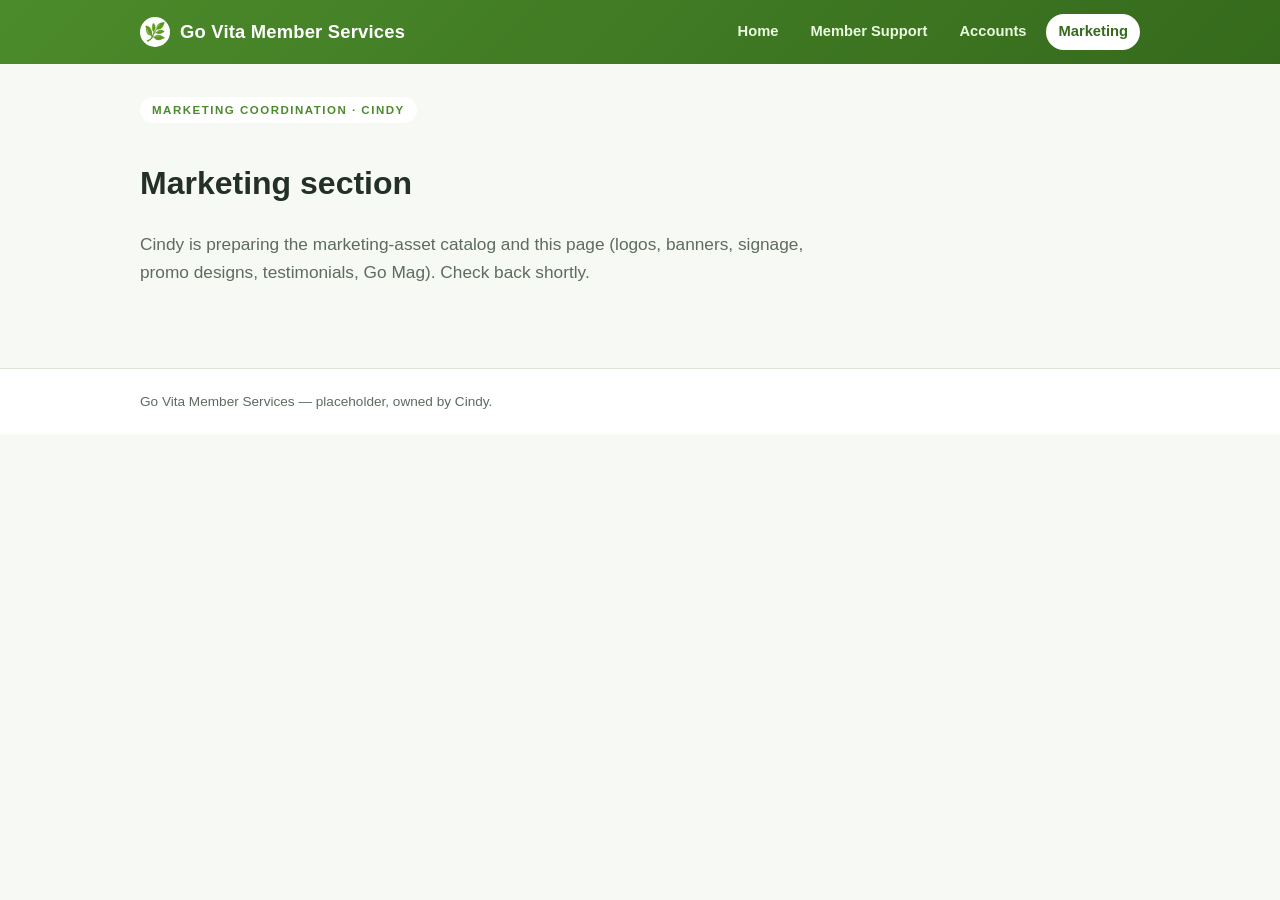
==== docs/marketing.html @ be9ad826 "Scaffold Go Vita member-services demo site + shared theme + member directory - GitHub Pages site und" ====
<!doctype html>
<html lang="en"><head><meta charset="utf-8">
<meta name="viewport" content="width=device-width, initial-scale=1">
<title>Marketing — Cindy | Go Vita</title><link rel="stylesheet" href="style.css"></head>
<body>
<header class="site-header"><nav class="nav">
<a class="brand" href="index.html"><span class="leaf">🌿</span> Go Vita Member Services</a>
<a class="navlink" href="index.html">Home</a>
<a class="navlink" href="support.html">Member Support</a>
<a class="navlink" href="accounts.html">Accounts</a>
<a class="navlink active" href="marketing.html">Marketing</a>
</nav></header>
<main class="wrap"><span class="eyebrow">Marketing Coordination · Cindy</span>
<h1>Marketing section</h1>
<p class="lede">Cindy is preparing the marketing-asset catalog and this page (logos, banners, signage, promo designs, testimonials, Go Mag). Check back shortly.</p>
</main>
<footer class="site-footer"><div class="wrap">Go Vita Member Services — placeholder, owned by Cindy.</div></footer>
</body></html>
---- docs/style.css ----
/* Go Vita co-op demo — shared theme
   Owned by Alice. Bob & Cindy: link this on your pages, don't edit it
   (ping Alice in the room if you need a new component). */

:root {
  --gv-green: #4c8b2b;
  --gv-green-dark: #356a1c;
  --gv-green-light: #eaf4e2;
  --gv-leaf: #7cb342;
  --gv-earth: #6d4c33;
  --gv-amber: #f6a623;
  --ink: #233027;
  --muted: #5d6b60;
  --line: #d9e4d2;
  --bg: #f7faf4;
  --card: #ffffff;
  --radius: 14px;
  --shadow: 0 2px 10px rgba(40, 70, 30, 0.07);
  --maxw: 1040px;
}

* { box-sizing: border-box; }

body {
  margin: 0;
  font-family: -apple-system, BlinkMacSystemFont, "Segoe UI", Roboto, Helvetica, Arial, sans-serif;
  color: var(--ink);
  background: var(--bg);
  line-height: 1.6;
}

a { color: var(--gv-green-dark); }

/* ---- Header / nav ---- */
.site-header {
  background: linear-gradient(135deg, var(--gv-green) 0%, var(--gv-green-dark) 100%);
  color: #fff;
}
.nav {
  max-width: var(--maxw);
  margin: 0 auto;
  display: flex;
  align-items: center;
  gap: 8px;
  padding: 14px 20px;
  flex-wrap: wrap;
}
.brand {
  display: flex;
  align-items: center;
  gap: 10px;
  font-weight: 800;
  font-size: 1.15rem;
  letter-spacing: 0.2px;
  color: #fff;
  text-decoration: none;
  margin-right: auto;
}
.brand .leaf {
  width: 30px; height: 30px;
  background: #fff;
  border-radius: 50%;
  display: grid; place-items: center;
  color: var(--gv-green);
  font-size: 1.1rem;
}
.nav a.navlink {
  color: #eafbe0;
  text-decoration: none;
  padding: 6px 12px;
  border-radius: 999px;
  font-weight: 600;
  font-size: 0.92rem;
}
.nav a.navlink:hover { background: rgba(255,255,255,0.15); color: #fff; }
.nav a.navlink.active { background: #fff; color: var(--gv-green-dark); }

/* ---- Layout ---- */
.wrap { max-width: var(--maxw); margin: 0 auto; padding: 32px 20px 64px; }
.hero {
  background: var(--gv-green-light);
  border-bottom: 1px solid var(--line);
}
.hero .wrap { padding-top: 48px; padding-bottom: 48px; }
.hero h1 { font-size: 2.2rem; margin: 0 0 10px; color: var(--gv-green-dark); }
.hero p.tag { font-size: 1.15rem; color: var(--muted); margin: 0; }
.eyebrow {
  display: inline-block;
  text-transform: uppercase;
  letter-spacing: 1.5px;
  font-size: 0.72rem;
  font-weight: 700;
  color: var(--gv-green);
  background: #fff;
  padding: 4px 12px;
  border-radius: 999px;
  margin-bottom: 14px;
}

h2 { color: var(--gv-green-dark); margin-top: 2.2em; }
h2:first-child { margin-top: 0; }

/* ---- Cards ---- */
.grid { display: grid; gap: 18px; }
.grid.cols-3 { grid-template-columns: repeat(auto-fit, minmax(260px, 1fr)); }
.grid.cols-2 { grid-template-columns: repeat(auto-fit, minmax(300px, 1fr)); }
.card {
  background: var(--card);
  border: 1px solid var(--line);
  border-radius: var(--radius);
  padding: 22px;
  box-shadow: var(--shadow);
}
.card h3 { margin: 0 0 6px; color: var(--ink); }
.card .role { font-size: 0.8rem; font-weight: 700; color: var(--gv-green); text-transform: uppercase; letter-spacing: 1px; }
.card .who { color: var(--muted); font-size: 0.9rem; margin: 2px 0 10px; }

/* ---- Badges ---- */
.badge {
  display: inline-block;
  font-size: 0.75rem;
  font-weight: 700;
  padding: 3px 10px;
  border-radius: 999px;
  border: 1px solid transparent;
}
.badge.gold   { background: #fdf3dd; color: #a6771a; border-color: #f1dca2; }
.badge.silver { background: #eef1f4; color: #5c6b78; border-color: #d7dee5; }
.badge.bronze { background: #f6ebe2; color: #8a5a36; border-color: #e6cdb8; }
.badge.green  { background: var(--gv-green-light); color: var(--gv-green-dark); border-color: #cfe6bd; }
.badge.amber  { background: #fef1d9; color: #9a6a0e; border-color: #f6d79a; }
.badge.grey   { background: #eef1f0; color: #5d6b60; border-color: #dce3dd; }

/* ---- Tables ---- */
.table-wrap { overflow-x: auto; }
table {
  width: 100%;
  border-collapse: collapse;
  background: var(--card);
  border: 1px solid var(--line);
  border-radius: var(--radius);
  overflow: hidden;
  font-size: 0.92rem;
}
th, td { text-align: left; padding: 11px 14px; border-bottom: 1px solid var(--line); }
th { background: var(--gv-green-light); color: var(--gv-green-dark); font-weight: 700; white-space: nowrap; }
tr:last-child td { border-bottom: none; }
tr:hover td { background: #fafdf7; }

/* ---- Workflow / steps ---- */
.steps { counter-reset: step; display: grid; gap: 14px; }
.step {
  display: flex; gap: 14px; align-items: flex-start;
  background: var(--card); border: 1px solid var(--line);
  border-radius: var(--radius); padding: 16px 18px;
}
.step::before {
  counter-increment: step; content: counter(step);
  flex: 0 0 34px; height: 34px;
  background: var(--gv-green); color: #fff;
  border-radius: 50%; display: grid; place-items: center; font-weight: 700;
}
.step .s-body { flex: 1; }
.step .s-body strong { color: var(--gv-green-dark); }

.pill-row { display: flex; flex-wrap: wrap; gap: 8px; margin: 10px 0; }

.note {
  background: #fff8e8; border: 1px solid #f3e0b0; border-left: 4px solid var(--gv-amber);
  padding: 12px 16px; border-radius: 8px; color: #6b5516; font-size: 0.92rem;
}

/* ---- Footer ---- */
.site-footer {
  border-top: 1px solid var(--line);
  background: #fff;
  color: var(--muted);
  font-size: 0.85rem;
}
.site-footer .wrap { padding: 22px 20px; }

.lede { font-size: 1.08rem; color: var(--muted); max-width: 70ch; }
.kpi { font-size: 2rem; font-weight: 800; color: var(--gv-green-dark); line-height: 1; }
.kpi-label { font-size: 0.8rem; color: var(--muted); text-transform: uppercase; letter-spacing: 1px; }
code.inline { background: var(--gv-green-light); padding: 1px 6px; border-radius: 5px; font-size: 0.88em; }
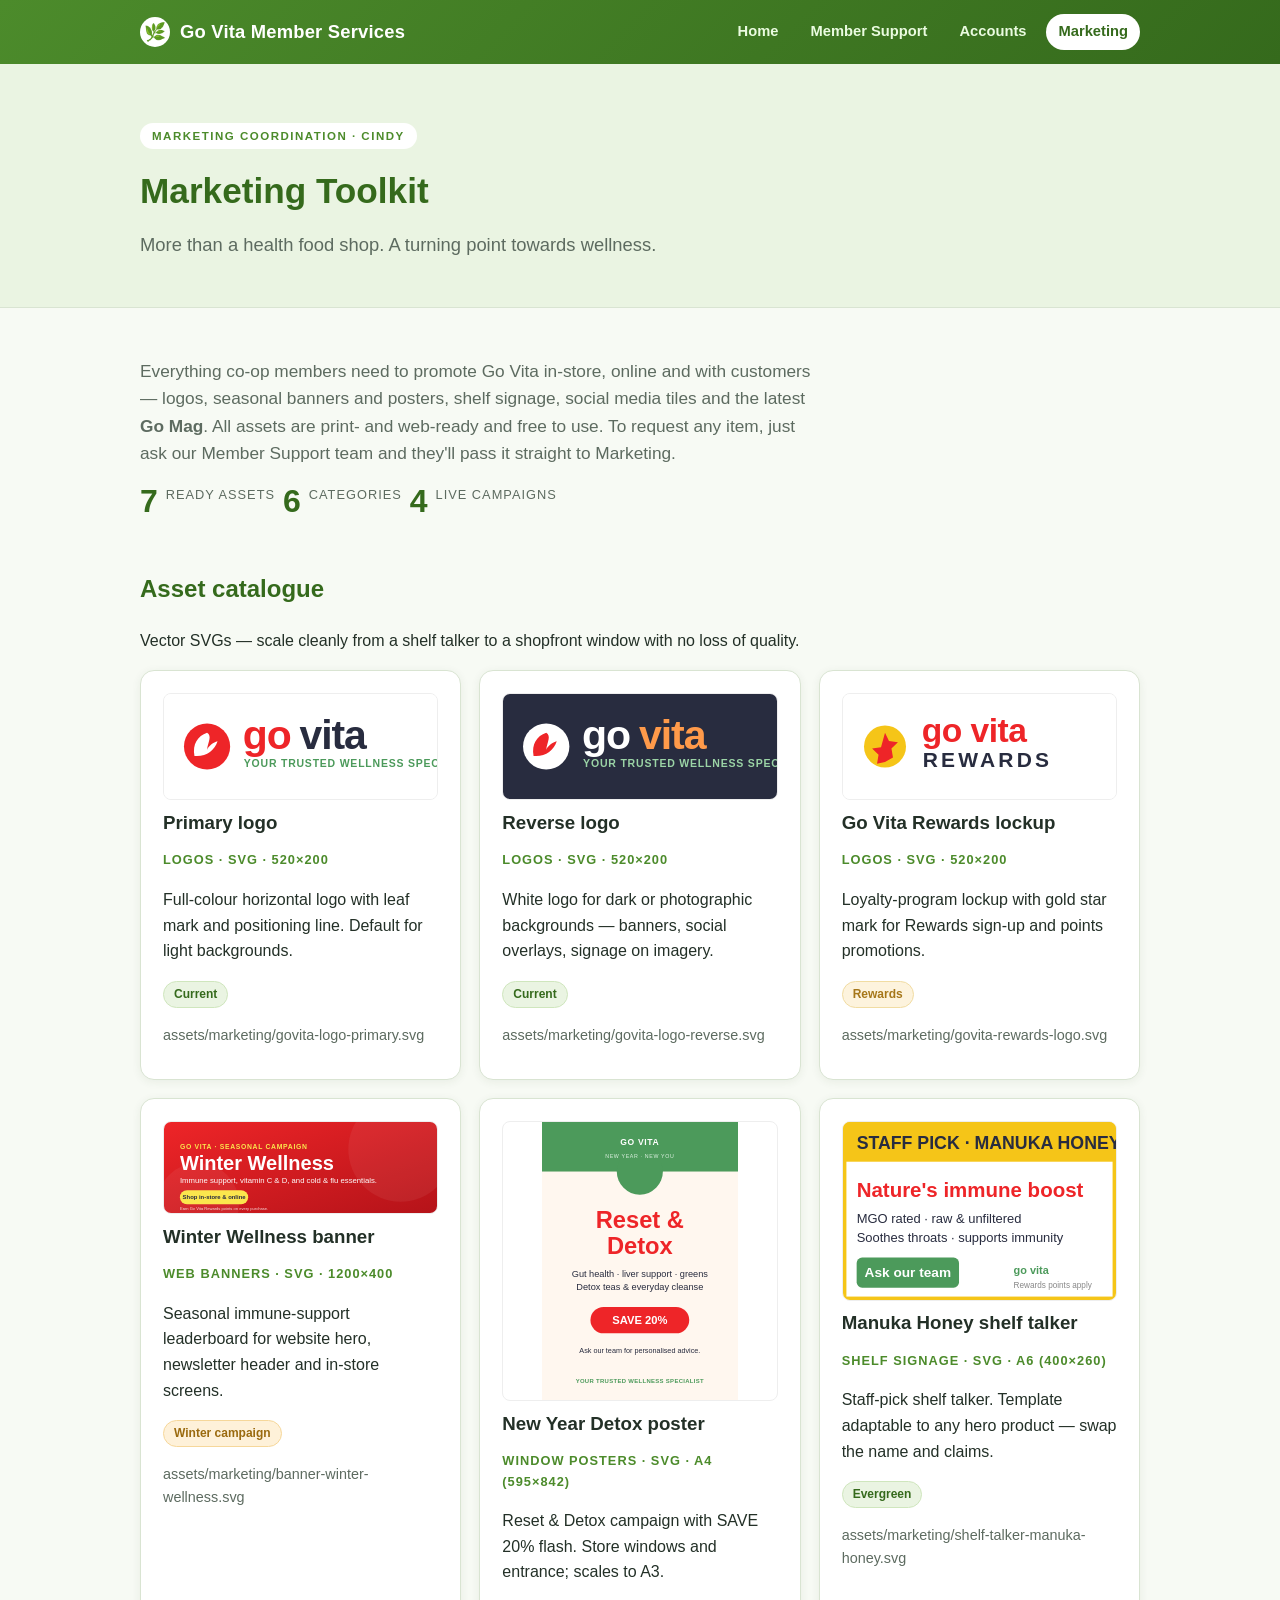
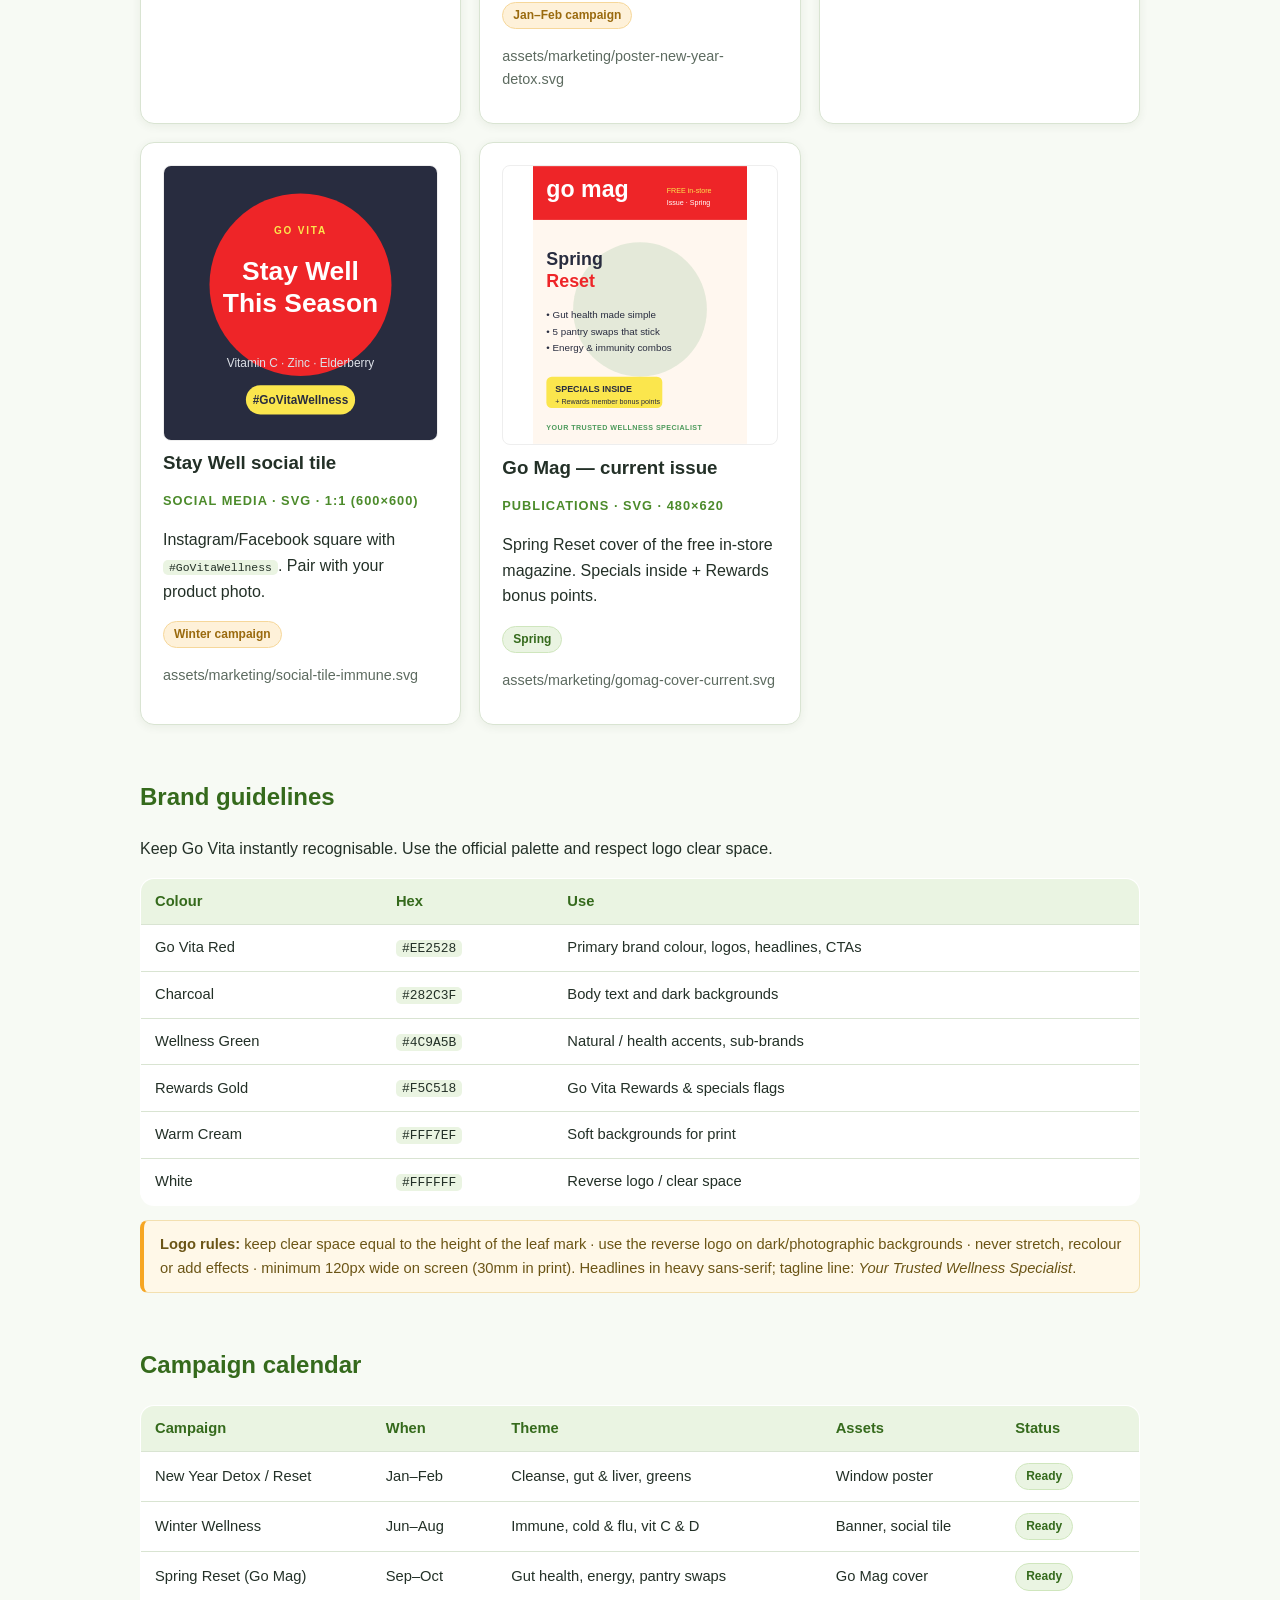
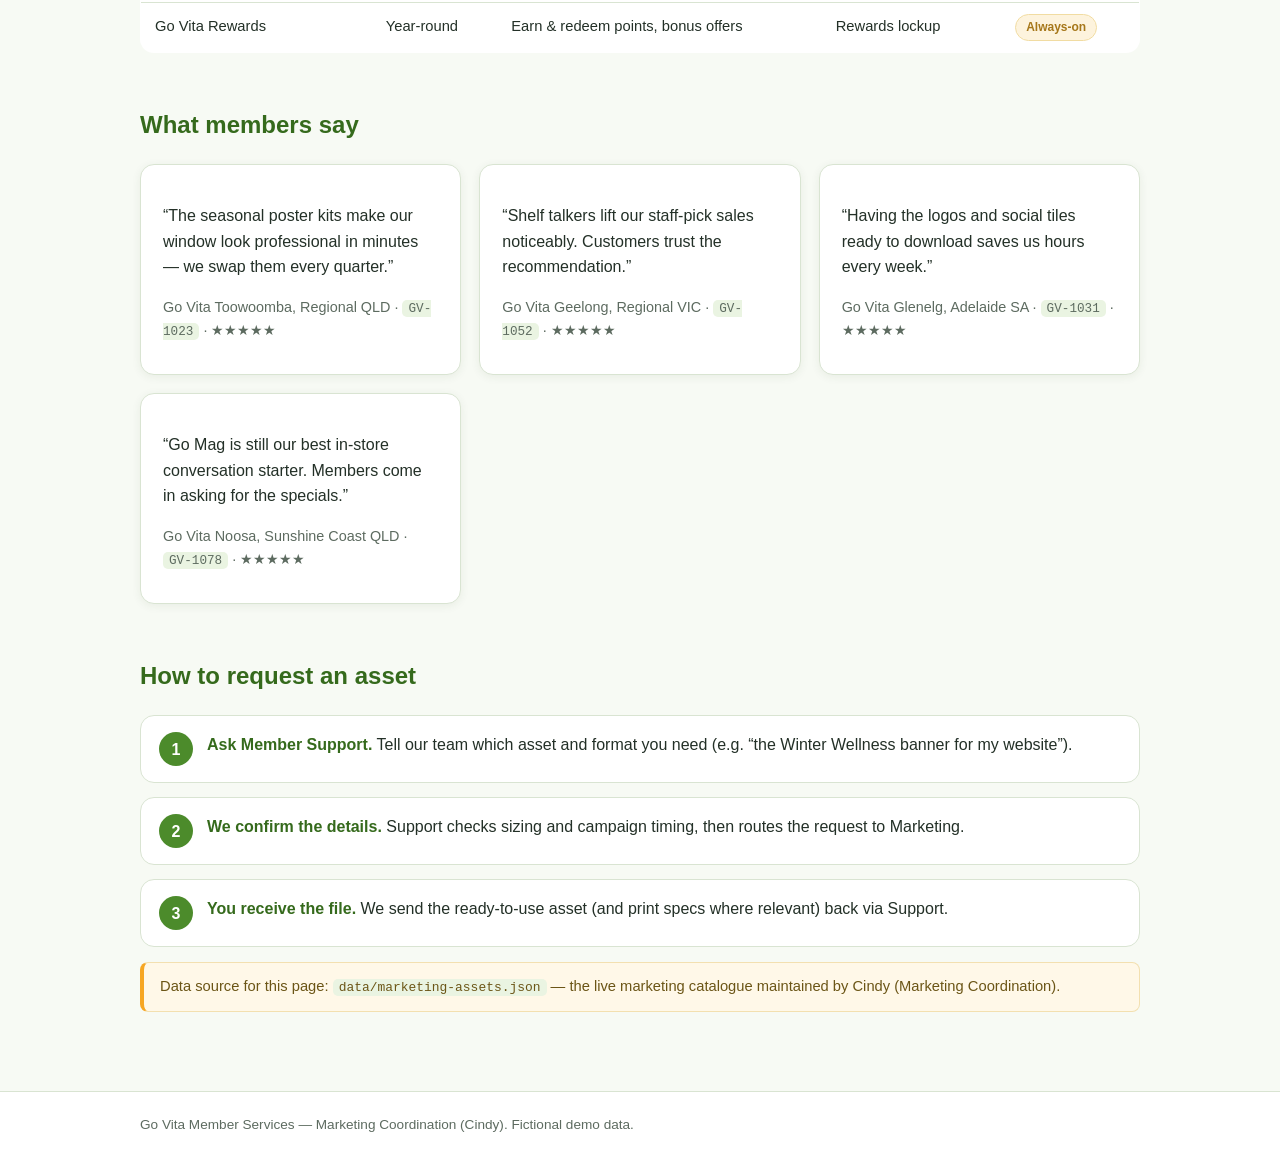
==== commit a5cd47f5: "Add marketing section: catalogue page, assets JSON, 8 brand SVGs - docs/marketing.html: full marketi" ====
--- a/docs/marketing.html
+++ b/docs/marketing.html
@@ -1,18 +1,193 @@
-<!doctype html>
-<html lang="en"><head><meta charset="utf-8">
-<meta name="viewport" content="width=device-width, initial-scale=1">
-<title>Marketing — Cindy | Go Vita</title><link rel="stylesheet" href="style.css"></head>
+<!DOCTYPE html>
+<html lang="en">
+<head>
+  <meta charset="utf-8">
+  <meta name="viewport" content="width=device-width, initial-scale=1">
+  <title>Marketing — Cindy | Go Vita</title>
+  <meta name="description" content="Go Vita marketing toolkit: logos, banners, window posters, shelf signage, social tiles, campaigns and Go Mag — free for co-op members.">
+  <link rel="stylesheet" href="style.css">
+</head>
 <body>
-<header class="site-header"><nav class="nav">
-<a class="brand" href="index.html"><span class="leaf">🌿</span> Go Vita Member Services</a>
-<a class="navlink" href="index.html">Home</a>
-<a class="navlink" href="support.html">Member Support</a>
-<a class="navlink" href="accounts.html">Accounts</a>
-<a class="navlink active" href="marketing.html">Marketing</a>
-</nav></header>
-<main class="wrap"><span class="eyebrow">Marketing Coordination · Cindy</span>
-<h1>Marketing section</h1>
-<p class="lede">Cindy is preparing the marketing-asset catalog and this page (logos, banners, signage, promo designs, testimonials, Go Mag). Check back shortly.</p>
+
+<header class="site-header">
+  <nav class="nav">
+    <a class="brand" href="index.html"><span class="leaf">🌿</span> Go Vita Member Services</a>
+    <a class="navlink" href="index.html">Home</a>
+    <a class="navlink" href="support.html">Member Support</a>
+    <a class="navlink" href="accounts.html">Accounts</a>
+    <a class="navlink active" href="marketing.html">Marketing</a>
+  </nav>
+</header>
+
+<section class="hero">
+  <div class="wrap">
+    <p class="eyebrow">Marketing Coordination · Cindy</p>
+    <h1>Marketing Toolkit</h1>
+    <p class="tag">More than a health food shop. A turning point towards wellness.</p>
+  </div>
+</section>
+
+<main class="wrap">
+
+  <p class="lede">Everything co-op members need to promote Go Vita in-store, online and with customers — logos,
+  seasonal banners and posters, shelf signage, social media tiles and the latest <strong>Go Mag</strong>.
+  All assets are print- and web-ready and free to use. To request any item, just ask our Member Support
+  team and they'll pass it straight to Marketing.</p>
+
+  <div class="pill-row">
+    <span class="kpi">7</span><span class="kpi-label">ready assets</span>
+    <span class="kpi">6</span><span class="kpi-label">categories</span>
+    <span class="kpi">4</span><span class="kpi-label">live campaigns</span>
+  </div>
+
+  <h2>Asset catalogue</h2>
+  <p>Vector SVGs — scale cleanly from a shelf talker to a shopfront window with no loss of quality.</p>
+
+  <div class="grid cols-3">
+
+    <div class="card">
+      <img src="assets/marketing/govita-logo-primary.svg" alt="Go Vita primary logo" style="width:100%;border:1px solid #eee;border-radius:8px;background:#fff">
+      <h3>Primary logo</h3>
+      <p class="role">Logos · SVG · 520×200</p>
+      <p>Full-colour horizontal logo with leaf mark and positioning line. Default for light backgrounds.</p>
+      <p><span class="badge green">Current</span></p>
+      <p class="who">assets/marketing/govita-logo-primary.svg</p>
+    </div>
+
+    <div class="card">
+      <img src="assets/marketing/govita-logo-reverse.svg" alt="Go Vita reverse logo" style="width:100%;border:1px solid #eee;border-radius:8px">
+      <h3>Reverse logo</h3>
+      <p class="role">Logos · SVG · 520×200</p>
+      <p>White logo for dark or photographic backgrounds — banners, social overlays, signage on imagery.</p>
+      <p><span class="badge green">Current</span></p>
+      <p class="who">assets/marketing/govita-logo-reverse.svg</p>
+    </div>
+
+    <div class="card">
+      <img src="assets/marketing/govita-rewards-logo.svg" alt="Go Vita Rewards lockup" style="width:100%;border:1px solid #eee;border-radius:8px;background:#fff">
+      <h3>Go Vita Rewards lockup</h3>
+      <p class="role">Logos · SVG · 520×200</p>
+      <p>Loyalty-program lockup with gold star mark for Rewards sign-up and points promotions.</p>
+      <p><span class="badge gold">Rewards</span></p>
+      <p class="who">assets/marketing/govita-rewards-logo.svg</p>
+    </div>
+
+    <div class="card">
+      <img src="assets/marketing/banner-winter-wellness.svg" alt="Winter Wellness web banner" style="width:100%;border:1px solid #eee;border-radius:8px">
+      <h3>Winter Wellness banner</h3>
+      <p class="role">Web banners · SVG · 1200×400</p>
+      <p>Seasonal immune-support leaderboard for website hero, newsletter header and in-store screens.</p>
+      <p><span class="badge amber">Winter campaign</span></p>
+      <p class="who">assets/marketing/banner-winter-wellness.svg</p>
+    </div>
+
+    <div class="card">
+      <img src="assets/marketing/poster-new-year-detox.svg" alt="New Year Detox window poster" style="width:100%;border:1px solid #eee;border-radius:8px;max-height:280px;object-fit:contain">
+      <h3>New Year Detox poster</h3>
+      <p class="role">Window posters · SVG · A4 (595×842)</p>
+      <p>Reset &amp; Detox campaign with SAVE 20% flash. Store windows and entrance; scales to A3.</p>
+      <p><span class="badge amber">Jan–Feb campaign</span></p>
+      <p class="who">assets/marketing/poster-new-year-detox.svg</p>
+    </div>
+
+    <div class="card">
+      <img src="assets/marketing/shelf-talker-manuka-honey.svg" alt="Manuka Honey shelf talker" style="width:100%;border:1px solid #eee;border-radius:8px">
+      <h3>Manuka Honey shelf talker</h3>
+      <p class="role">Shelf signage · SVG · A6 (400×260)</p>
+      <p>Staff-pick shelf talker. Template adaptable to any hero product — swap the name and claims.</p>
+      <p><span class="badge green">Evergreen</span></p>
+      <p class="who">assets/marketing/shelf-talker-manuka-honey.svg</p>
+    </div>
+
+    <div class="card">
+      <img src="assets/marketing/social-tile-immune.svg" alt="Stay Well social tile" style="width:100%;border:1px solid #eee;border-radius:8px;max-height:280px;object-fit:contain">
+      <h3>Stay Well social tile</h3>
+      <p class="role">Social media · SVG · 1:1 (600×600)</p>
+      <p>Instagram/Facebook square with <code class="inline">#GoVitaWellness</code>. Pair with your product photo.</p>
+      <p><span class="badge amber">Winter campaign</span></p>
+      <p class="who">assets/marketing/social-tile-immune.svg</p>
+    </div>
+
+    <div class="card">
+      <img src="assets/marketing/gomag-cover-current.svg" alt="Go Mag current issue cover" style="width:100%;border:1px solid #eee;border-radius:8px;max-height:280px;object-fit:contain">
+      <h3>Go Mag — current issue</h3>
+      <p class="role">Publications · SVG · 480×620</p>
+      <p>Spring Reset cover of the free in-store magazine. Specials inside + Rewards bonus points.</p>
+      <p><span class="badge green">Spring</span></p>
+      <p class="who">assets/marketing/gomag-cover-current.svg</p>
+    </div>
+
+  </div>
+
+  <h2>Brand guidelines</h2>
+  <p>Keep Go Vita instantly recognisable. Use the official palette and respect logo clear space.</p>
+
+  <div class="table-wrap">
+    <table>
+      <thead><tr><th>Colour</th><th>Hex</th><th>Use</th></tr></thead>
+      <tbody>
+        <tr><td>Go Vita Red</td><td><code class="inline">#EE2528</code></td><td>Primary brand colour, logos, headlines, CTAs</td></tr>
+        <tr><td>Charcoal</td><td><code class="inline">#282C3F</code></td><td>Body text and dark backgrounds</td></tr>
+        <tr><td>Wellness Green</td><td><code class="inline">#4C9A5B</code></td><td>Natural / health accents, sub-brands</td></tr>
+        <tr><td>Rewards Gold</td><td><code class="inline">#F5C518</code></td><td>Go Vita Rewards &amp; specials flags</td></tr>
+        <tr><td>Warm Cream</td><td><code class="inline">#FFF7EF</code></td><td>Soft backgrounds for print</td></tr>
+        <tr><td>White</td><td><code class="inline">#FFFFFF</code></td><td>Reverse logo / clear space</td></tr>
+      </tbody>
+    </table>
+  </div>
+
+  <p class="note"><strong>Logo rules:</strong> keep clear space equal to the height of the leaf mark · use the reverse
+  logo on dark/photographic backgrounds · never stretch, recolour or add effects · minimum 120px wide on screen
+  (30mm in print). Headlines in heavy sans-serif; tagline line: <em>Your Trusted Wellness Specialist</em>.</p>
+
+  <h2>Campaign calendar</h2>
+  <div class="table-wrap">
+    <table>
+      <thead><tr><th>Campaign</th><th>When</th><th>Theme</th><th>Assets</th><th>Status</th></tr></thead>
+      <tbody>
+        <tr><td>New Year Detox / Reset</td><td>Jan–Feb</td><td>Cleanse, gut &amp; liver, greens</td><td>Window poster</td><td><span class="badge green">Ready</span></td></tr>
+        <tr><td>Winter Wellness</td><td>Jun–Aug</td><td>Immune, cold &amp; flu, vit C &amp; D</td><td>Banner, social tile</td><td><span class="badge green">Ready</span></td></tr>
+        <tr><td>Spring Reset (Go Mag)</td><td>Sep–Oct</td><td>Gut health, energy, pantry swaps</td><td>Go Mag cover</td><td><span class="badge green">Ready</span></td></tr>
+        <tr><td>Go Vita Rewards</td><td>Year-round</td><td>Earn &amp; redeem points, bonus offers</td><td>Rewards lockup</td><td><span class="badge gold">Always-on</span></td></tr>
+      </tbody>
+    </table>
+  </div>
+
+  <h2>What members say</h2>
+  <div class="grid cols-2">
+    <div class="card">
+      <p>“The seasonal poster kits make our window look professional in minutes — we swap them every quarter.”</p>
+      <p class="who">Go Vita Toowoomba, Regional QLD · <code class="inline">GV-1023</code> · ★★★★★</p>
+    </div>
+    <div class="card">
+      <p>“Shelf talkers lift our staff-pick sales noticeably. Customers trust the recommendation.”</p>
+      <p class="who">Go Vita Geelong, Regional VIC · <code class="inline">GV-1052</code> · ★★★★★</p>
+    </div>
+    <div class="card">
+      <p>“Having the logos and social tiles ready to download saves us hours every week.”</p>
+      <p class="who">Go Vita Glenelg, Adelaide SA · <code class="inline">GV-1031</code> · ★★★★★</p>
+    </div>
+    <div class="card">
+      <p>“Go Mag is still our best in-store conversation starter. Members come in asking for the specials.”</p>
+      <p class="who">Go Vita Noosa, Sunshine Coast QLD · <code class="inline">GV-1078</code> · ★★★★★</p>
+    </div>
+  </div>
+
+  <h2>How to request an asset</h2>
+  <div class="steps">
+    <div class="step"><div class="s-body"><strong>Ask Member Support.</strong> Tell our team which asset and format you need (e.g. “the Winter Wellness banner for my website”).</div></div>
+    <div class="step"><div class="s-body"><strong>We confirm the details.</strong> Support checks sizing and campaign timing, then routes the request to Marketing.</div></div>
+    <div class="step"><div class="s-body"><strong>You receive the file.</strong> We send the ready-to-use asset (and print specs where relevant) back via Support.</div></div>
+  </div>
+
+  <p class="note">Data source for this page: <code class="inline">data/marketing-assets.json</code> — the live marketing catalogue
+  maintained by Cindy (Marketing Coordination).</p>
+
 </main>
-<footer class="site-footer"><div class="wrap">Go Vita Member Services — placeholder, owned by Cindy.</div></footer>
-</body></html>
+
+<footer class="site-footer">
+  <div class="wrap">Go Vita Member Services — Marketing Coordination (Cindy). Fictional demo data.</div>
+</footer>
+
+</body>
+</html>
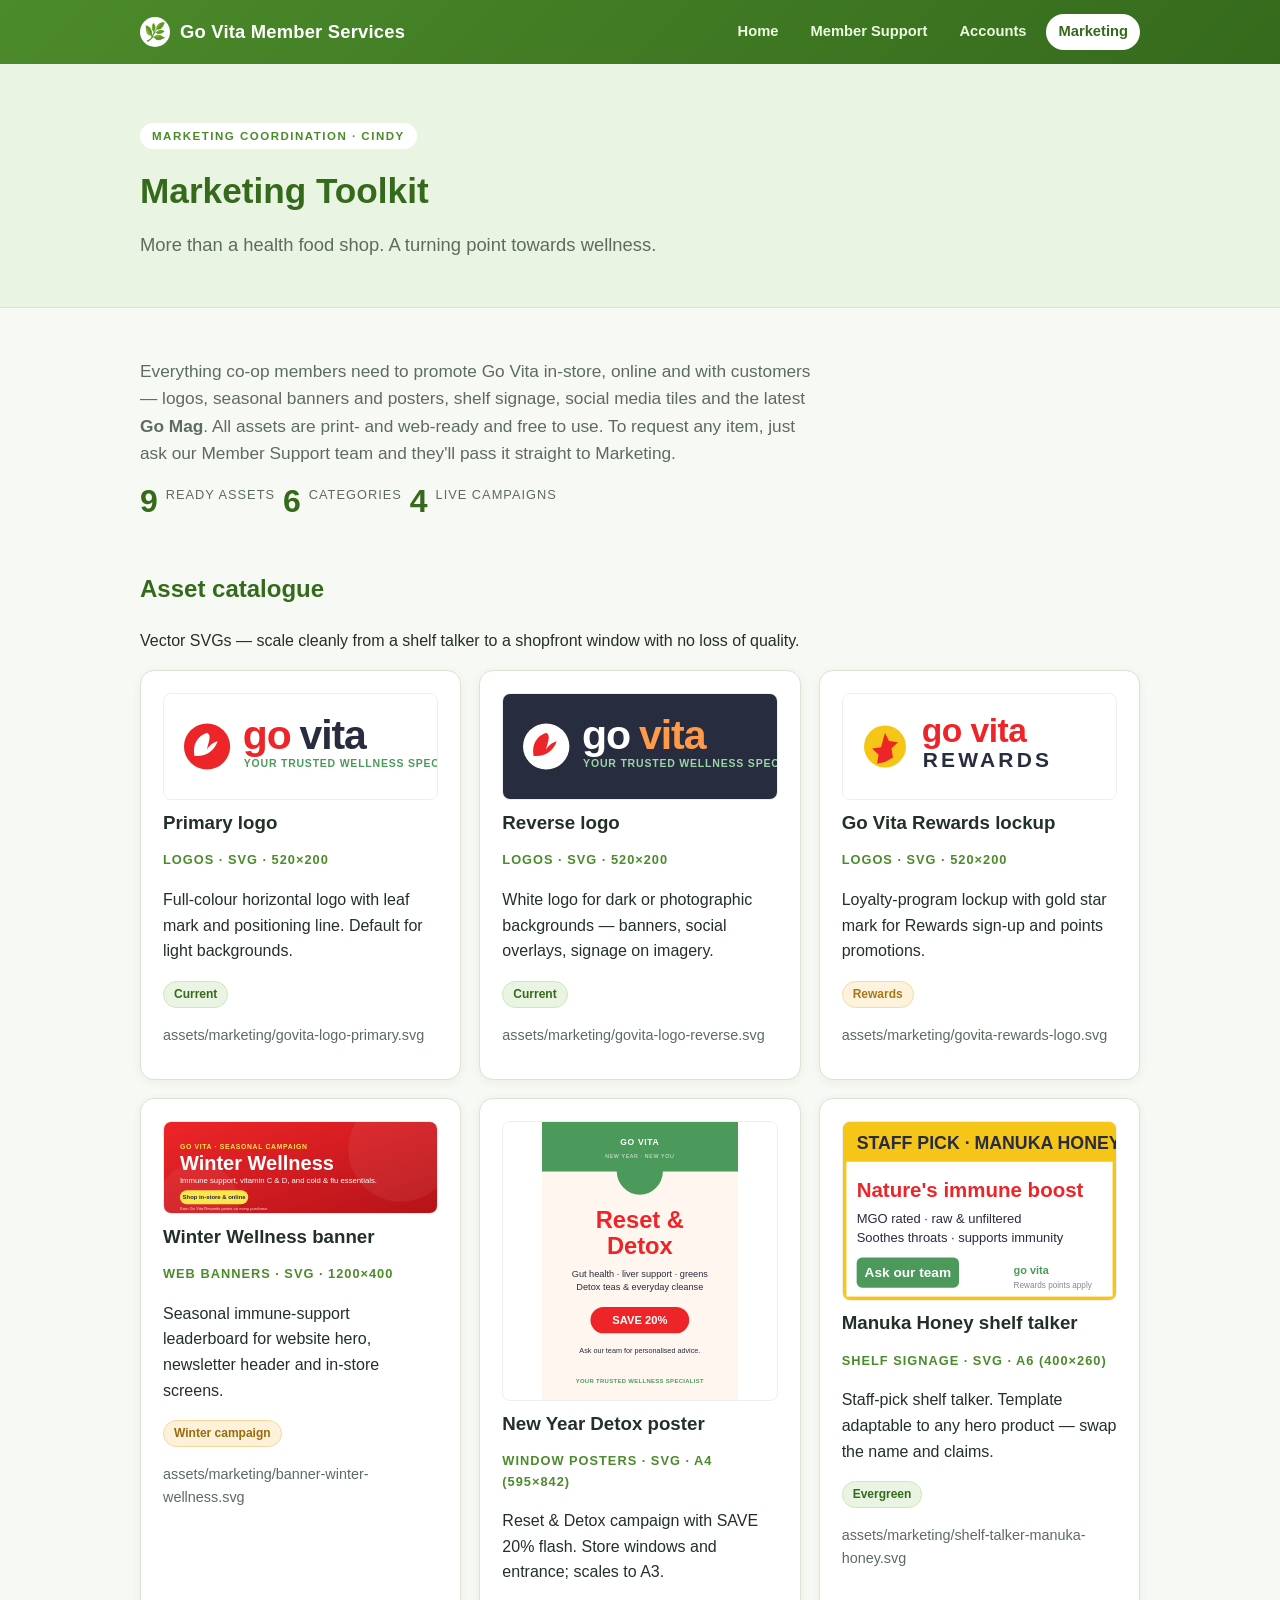
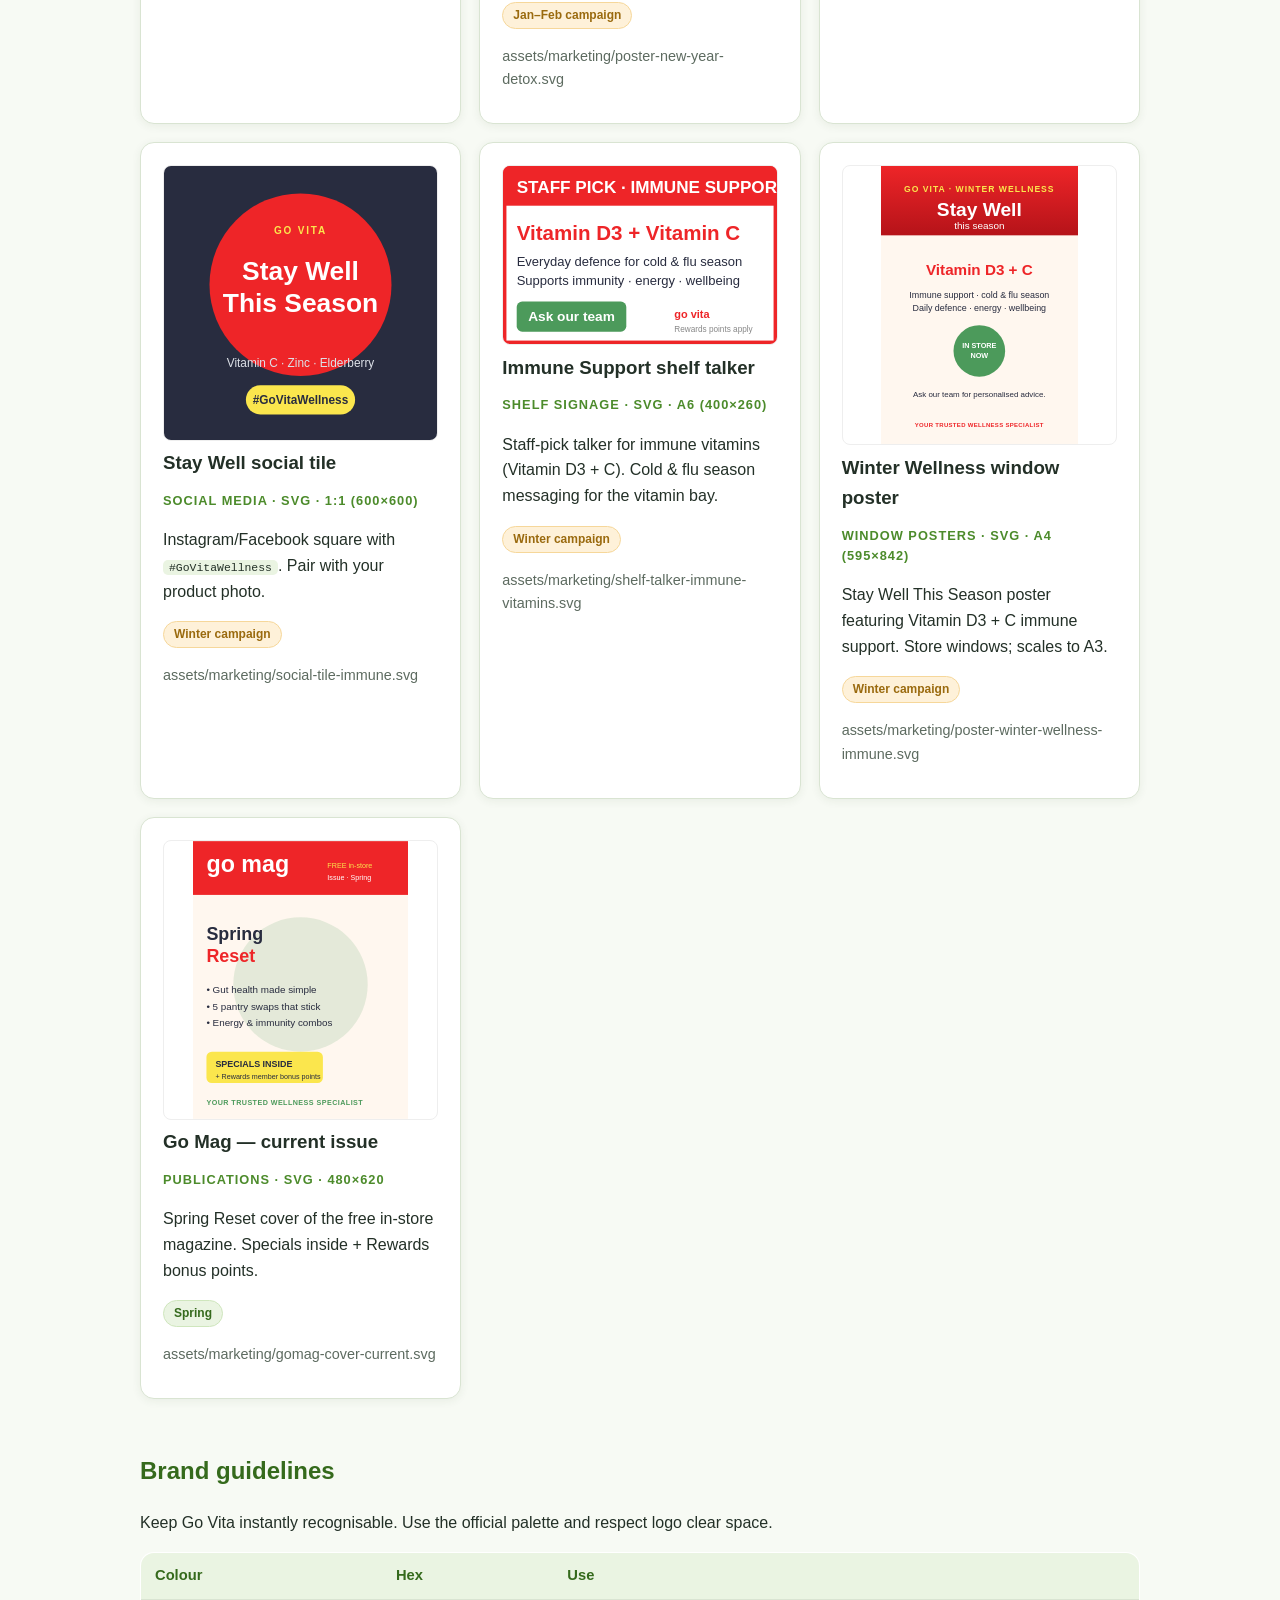
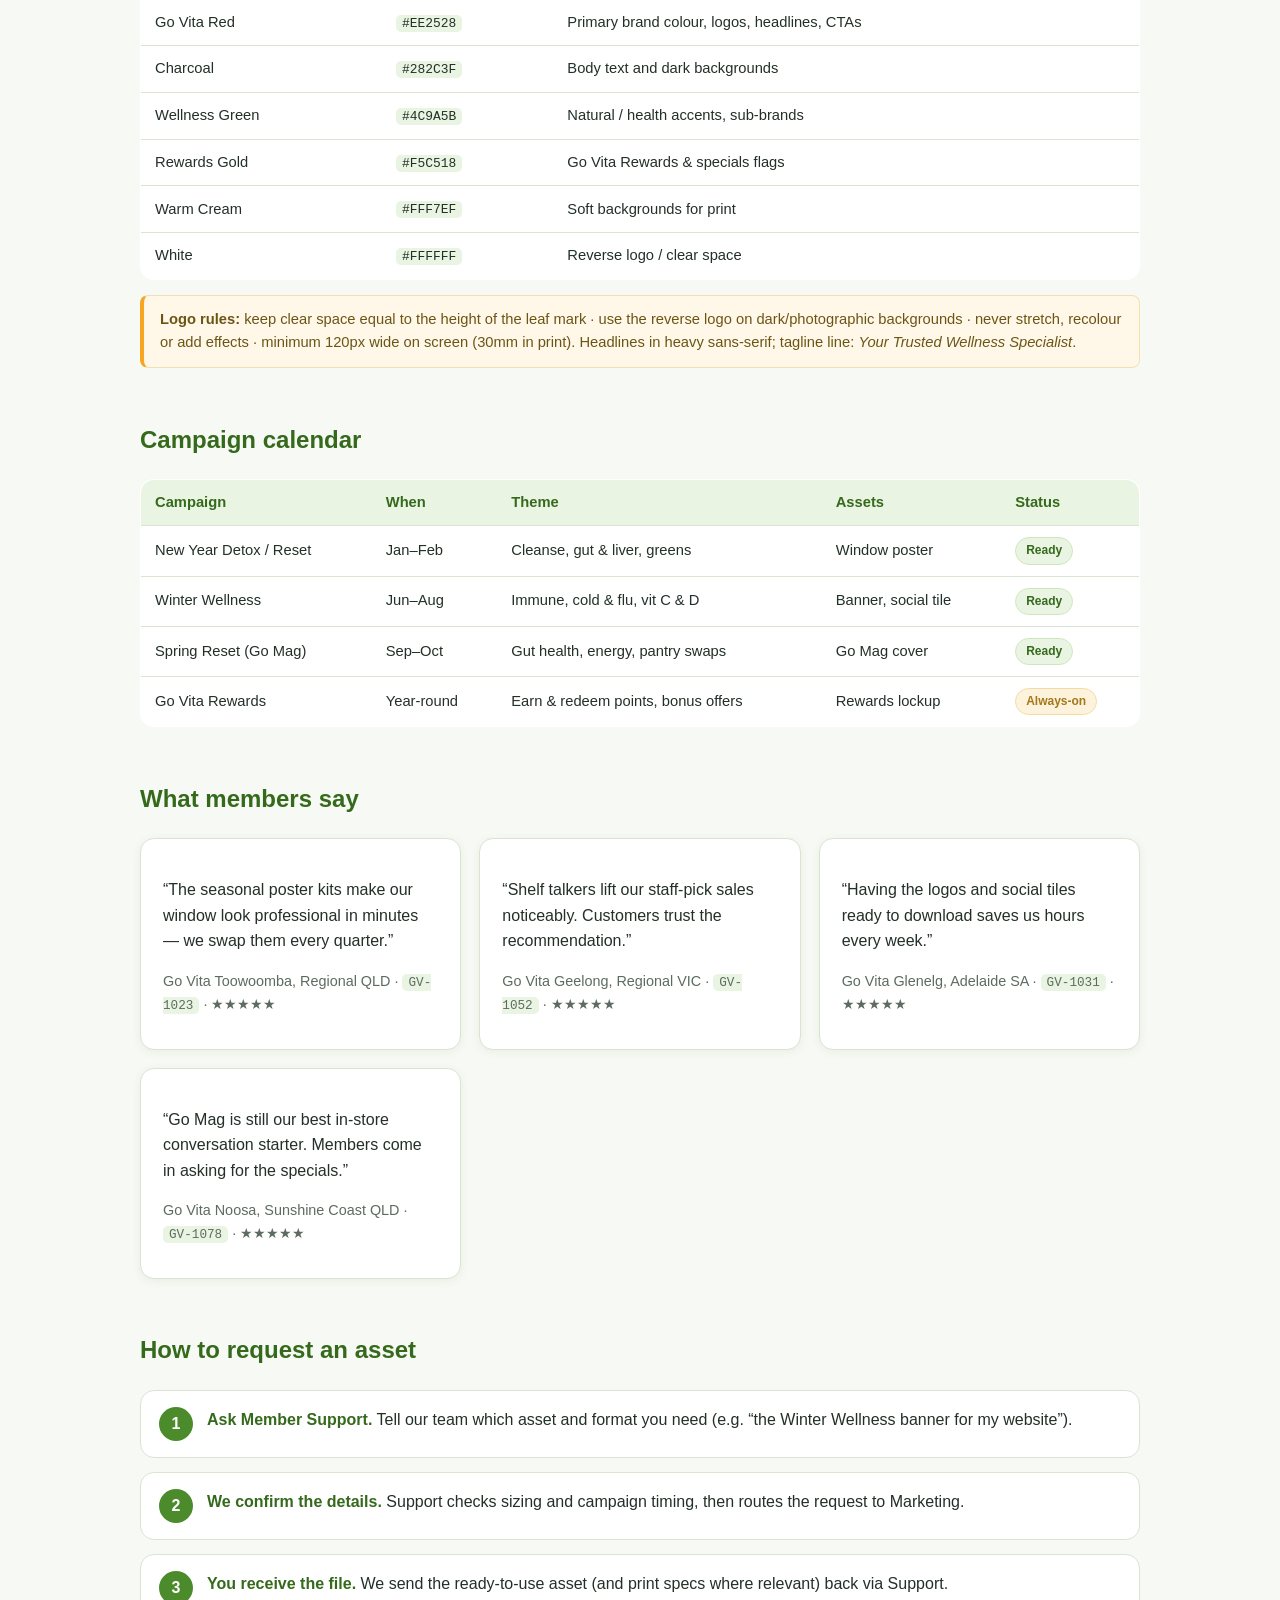
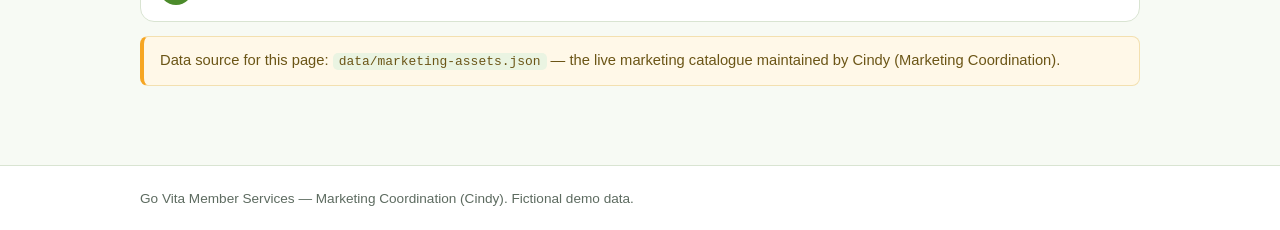
==== commit cd5503c0: "Add immune-theme assets for Winter Wellness (shelf talker + A4 window poster) Tailored to member imm" ====
--- a/docs/marketing.html
+++ b/docs/marketing.html
@@ -35,7 +35,7 @@
   team and they'll pass it straight to Marketing.</p>
 
   <div class="pill-row">
-    <span class="kpi">7</span><span class="kpi-label">ready assets</span>
+    <span class="kpi">9</span><span class="kpi-label">ready assets</span>
     <span class="kpi">6</span><span class="kpi-label">categories</span>
     <span class="kpi">4</span><span class="kpi-label">live campaigns</span>
   </div>
@@ -106,6 +106,24 @@
       <p>Instagram/Facebook square with <code class="inline">#GoVitaWellness</code>. Pair with your product photo.</p>
       <p><span class="badge amber">Winter campaign</span></p>
       <p class="who">assets/marketing/social-tile-immune.svg</p>
+    </div>
+
+    <div class="card">
+      <img src="assets/marketing/shelf-talker-immune-vitamins.svg" alt="Immune Support vitamins shelf talker" style="width:100%;border:1px solid #eee;border-radius:8px">
+      <h3>Immune Support shelf talker</h3>
+      <p class="role">Shelf signage · SVG · A6 (400×260)</p>
+      <p>Staff-pick talker for immune vitamins (Vitamin D3 + C). Cold &amp; flu season messaging for the vitamin bay.</p>
+      <p><span class="badge amber">Winter campaign</span></p>
+      <p class="who">assets/marketing/shelf-talker-immune-vitamins.svg</p>
+    </div>
+
+    <div class="card">
+      <img src="assets/marketing/poster-winter-wellness-immune.svg" alt="Winter Wellness immune window poster" style="width:100%;border:1px solid #eee;border-radius:8px;max-height:280px;object-fit:contain">
+      <h3>Winter Wellness window poster</h3>
+      <p class="role">Window posters · SVG · A4 (595×842)</p>
+      <p>Stay Well This Season poster featuring Vitamin D3 + C immune support. Store windows; scales to A3.</p>
+      <p><span class="badge amber">Winter campaign</span></p>
+      <p class="who">assets/marketing/poster-winter-wellness-immune.svg</p>
     </div>
 
     <div class="card">
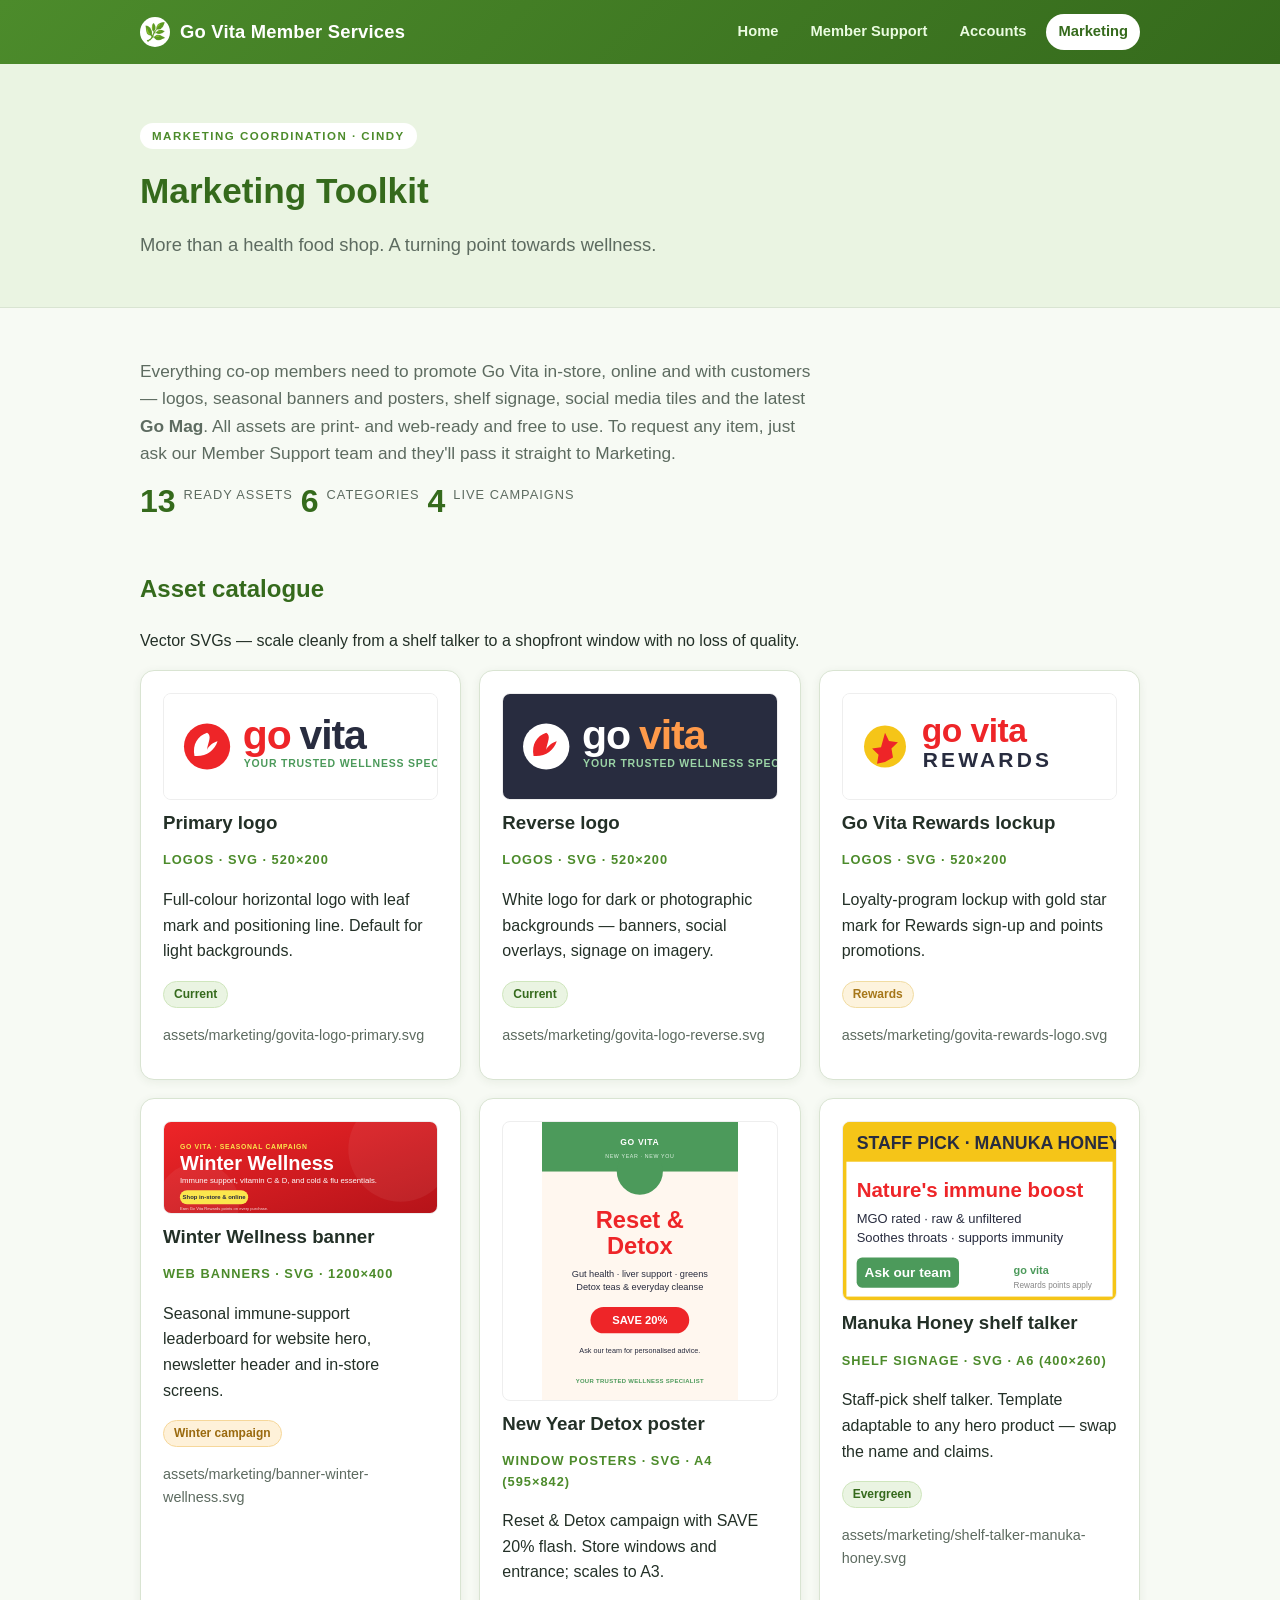
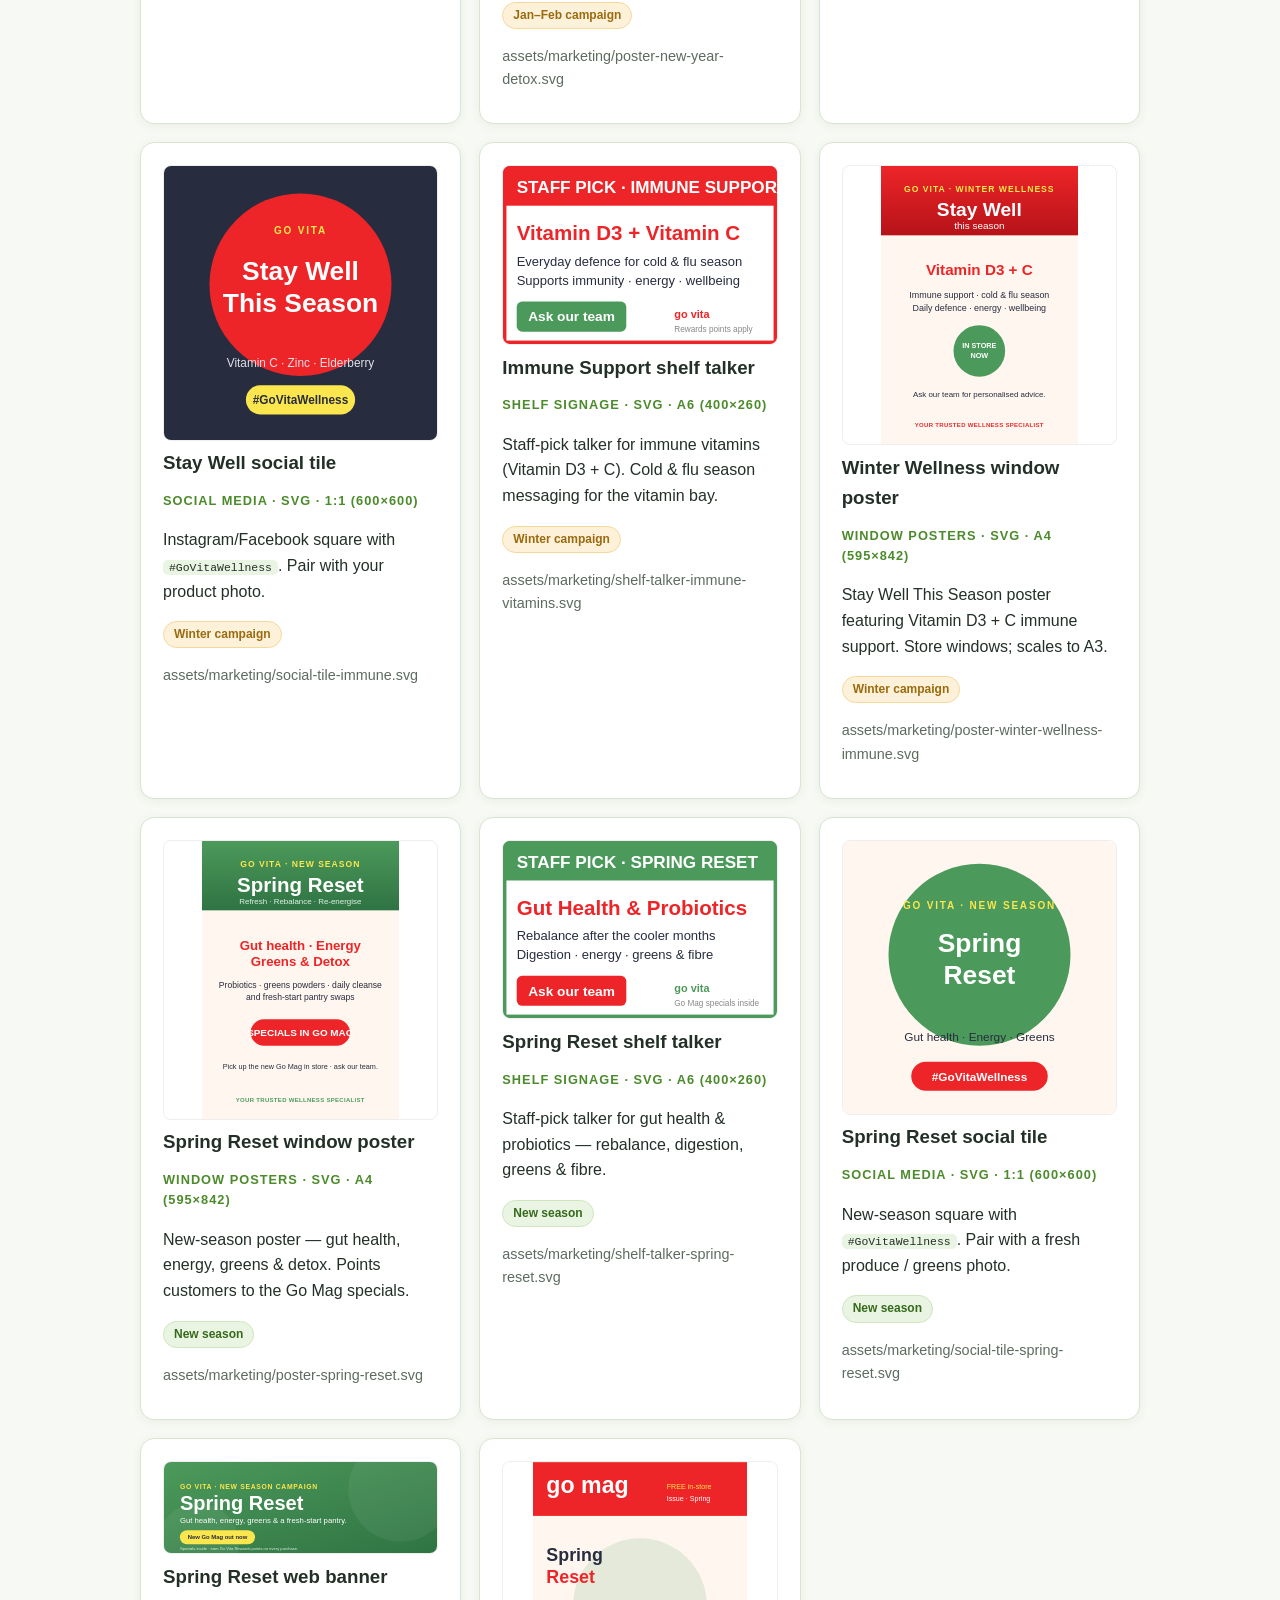
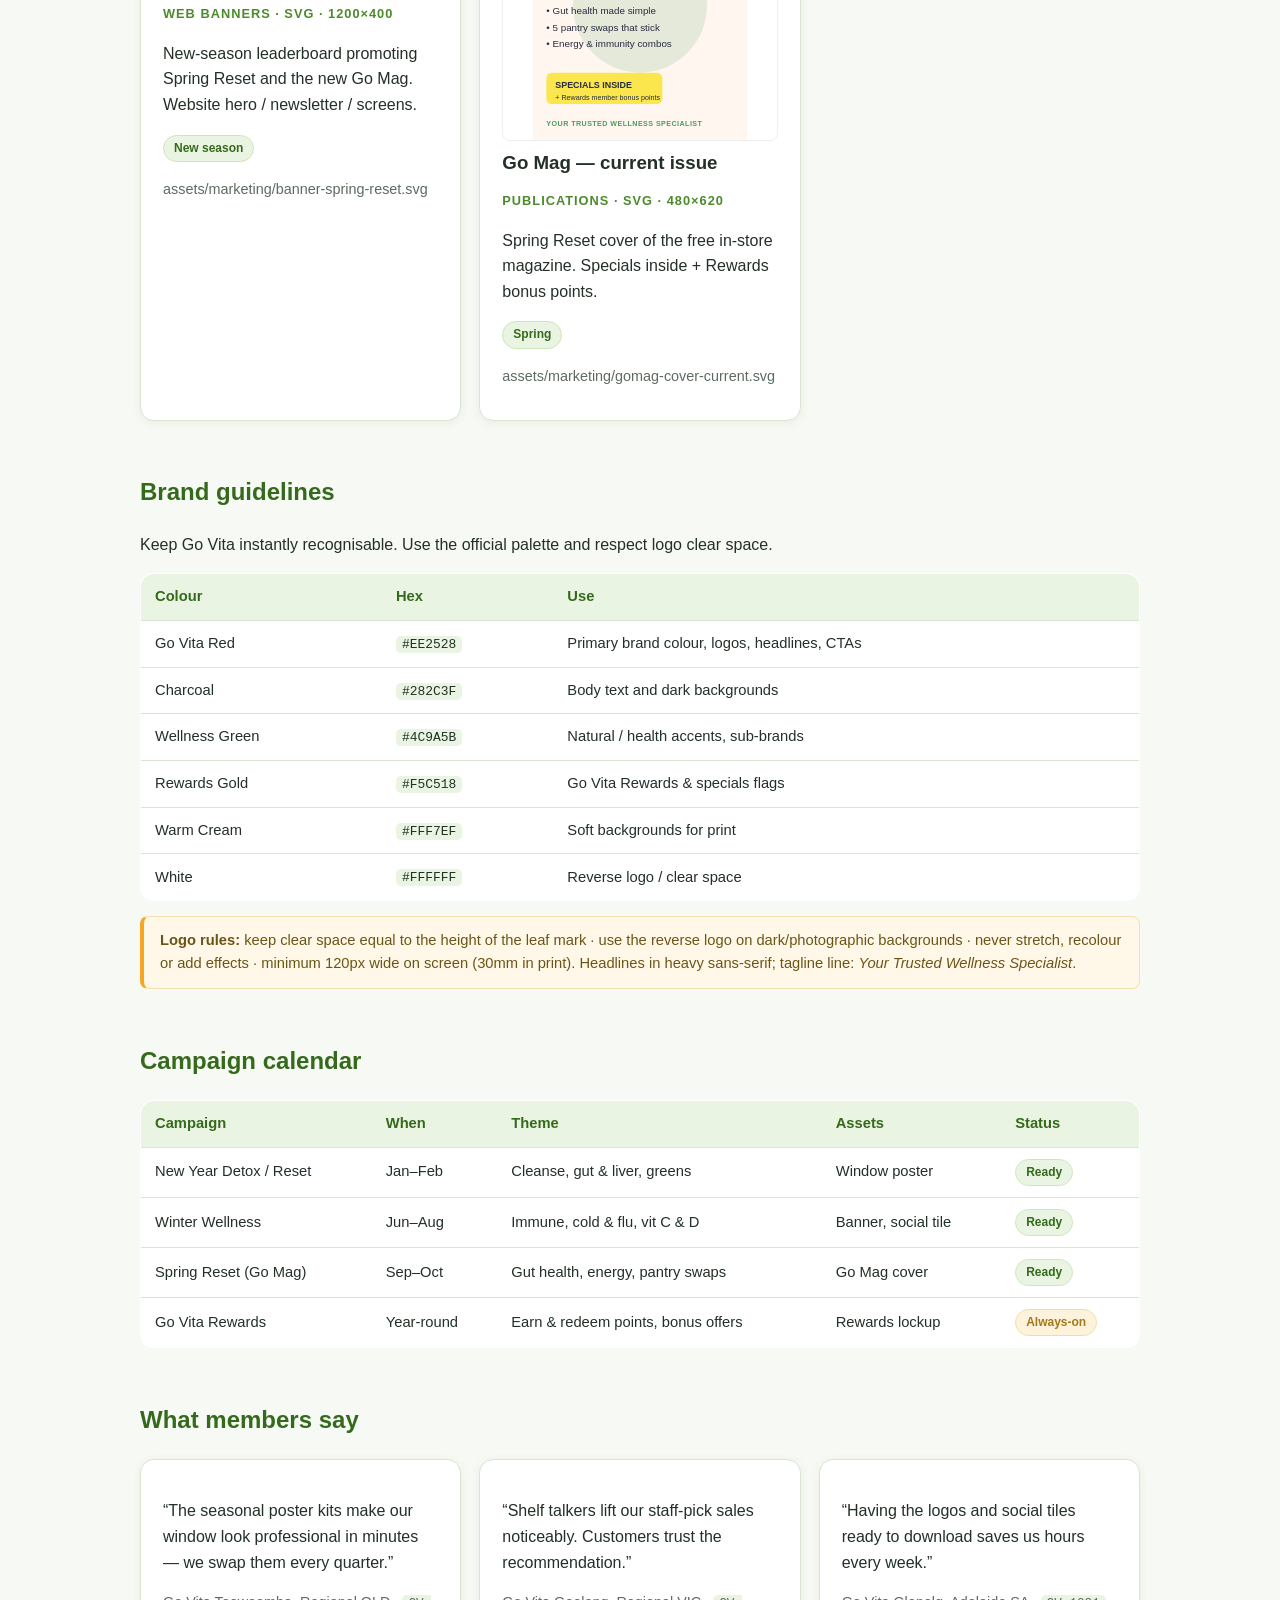
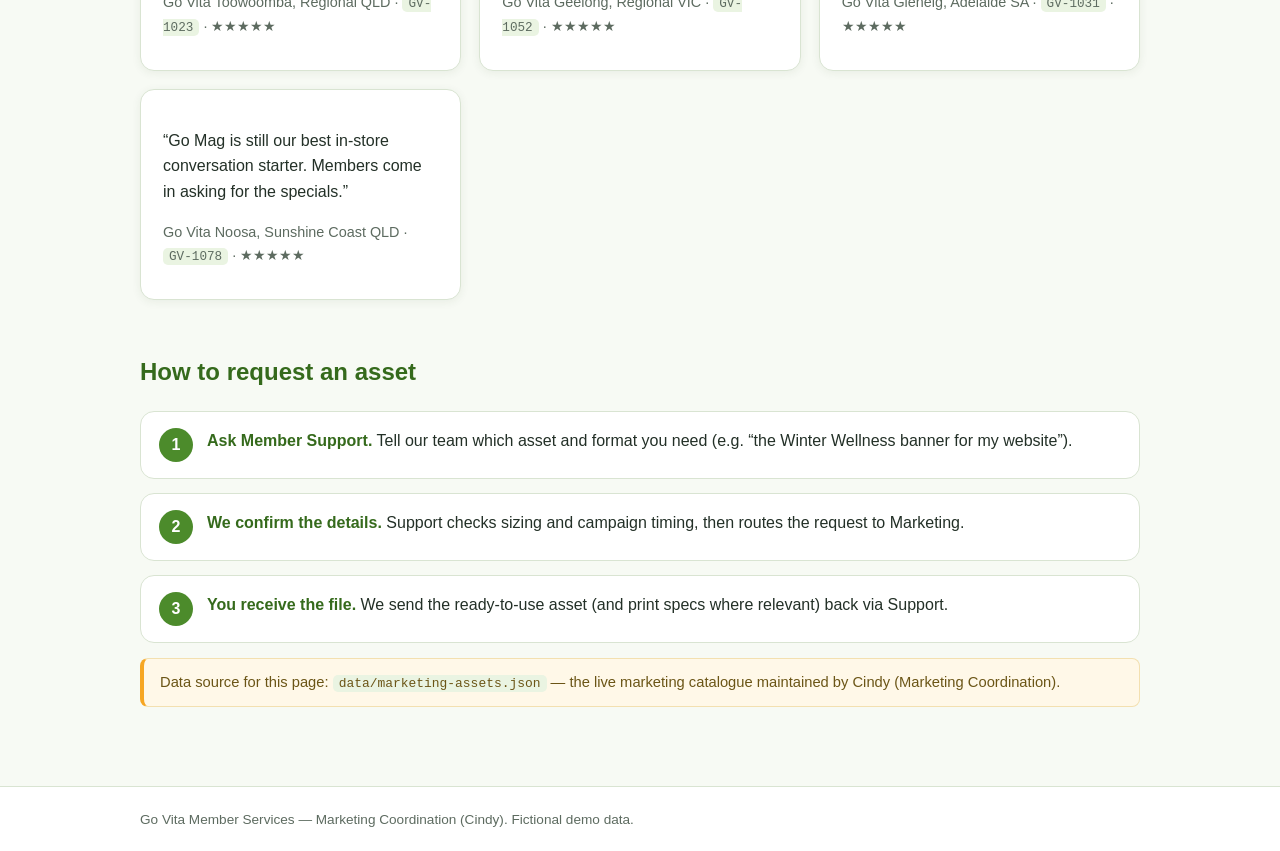
==== commit f4c68122: "Add Spring Reset campaign set (poster, shelf talker, social tile, web banner) Completes the new-seas" ====
--- a/docs/marketing.html
+++ b/docs/marketing.html
@@ -35,7 +35,7 @@
   team and they'll pass it straight to Marketing.</p>
 
   <div class="pill-row">
-    <span class="kpi">9</span><span class="kpi-label">ready assets</span>
+    <span class="kpi">13</span><span class="kpi-label">ready assets</span>
     <span class="kpi">6</span><span class="kpi-label">categories</span>
     <span class="kpi">4</span><span class="kpi-label">live campaigns</span>
   </div>
@@ -124,6 +124,42 @@
       <p>Stay Well This Season poster featuring Vitamin D3 + C immune support. Store windows; scales to A3.</p>
       <p><span class="badge amber">Winter campaign</span></p>
       <p class="who">assets/marketing/poster-winter-wellness-immune.svg</p>
+    </div>
+
+    <div class="card">
+      <img src="assets/marketing/poster-spring-reset.svg" alt="Spring Reset window poster" style="width:100%;border:1px solid #eee;border-radius:8px;max-height:280px;object-fit:contain">
+      <h3>Spring Reset window poster</h3>
+      <p class="role">Window posters · SVG · A4 (595×842)</p>
+      <p>New-season poster — gut health, energy, greens &amp; detox. Points customers to the Go Mag specials.</p>
+      <p><span class="badge green">New season</span></p>
+      <p class="who">assets/marketing/poster-spring-reset.svg</p>
+    </div>
+
+    <div class="card">
+      <img src="assets/marketing/shelf-talker-spring-reset.svg" alt="Spring Reset gut health shelf talker" style="width:100%;border:1px solid #eee;border-radius:8px">
+      <h3>Spring Reset shelf talker</h3>
+      <p class="role">Shelf signage · SVG · A6 (400×260)</p>
+      <p>Staff-pick talker for gut health &amp; probiotics — rebalance, digestion, greens &amp; fibre.</p>
+      <p><span class="badge green">New season</span></p>
+      <p class="who">assets/marketing/shelf-talker-spring-reset.svg</p>
+    </div>
+
+    <div class="card">
+      <img src="assets/marketing/social-tile-spring-reset.svg" alt="Spring Reset social tile" style="width:100%;border:1px solid #eee;border-radius:8px;max-height:280px;object-fit:contain">
+      <h3>Spring Reset social tile</h3>
+      <p class="role">Social media · SVG · 1:1 (600×600)</p>
+      <p>New-season square with <code class="inline">#GoVitaWellness</code>. Pair with a fresh produce / greens photo.</p>
+      <p><span class="badge green">New season</span></p>
+      <p class="who">assets/marketing/social-tile-spring-reset.svg</p>
+    </div>
+
+    <div class="card">
+      <img src="assets/marketing/banner-spring-reset.svg" alt="Spring Reset web banner" style="width:100%;border:1px solid #eee;border-radius:8px">
+      <h3>Spring Reset web banner</h3>
+      <p class="role">Web banners · SVG · 1200×400</p>
+      <p>New-season leaderboard promoting Spring Reset and the new Go Mag. Website hero / newsletter / screens.</p>
+      <p><span class="badge green">New season</span></p>
+      <p class="who">assets/marketing/banner-spring-reset.svg</p>
     </div>
 
     <div class="card">
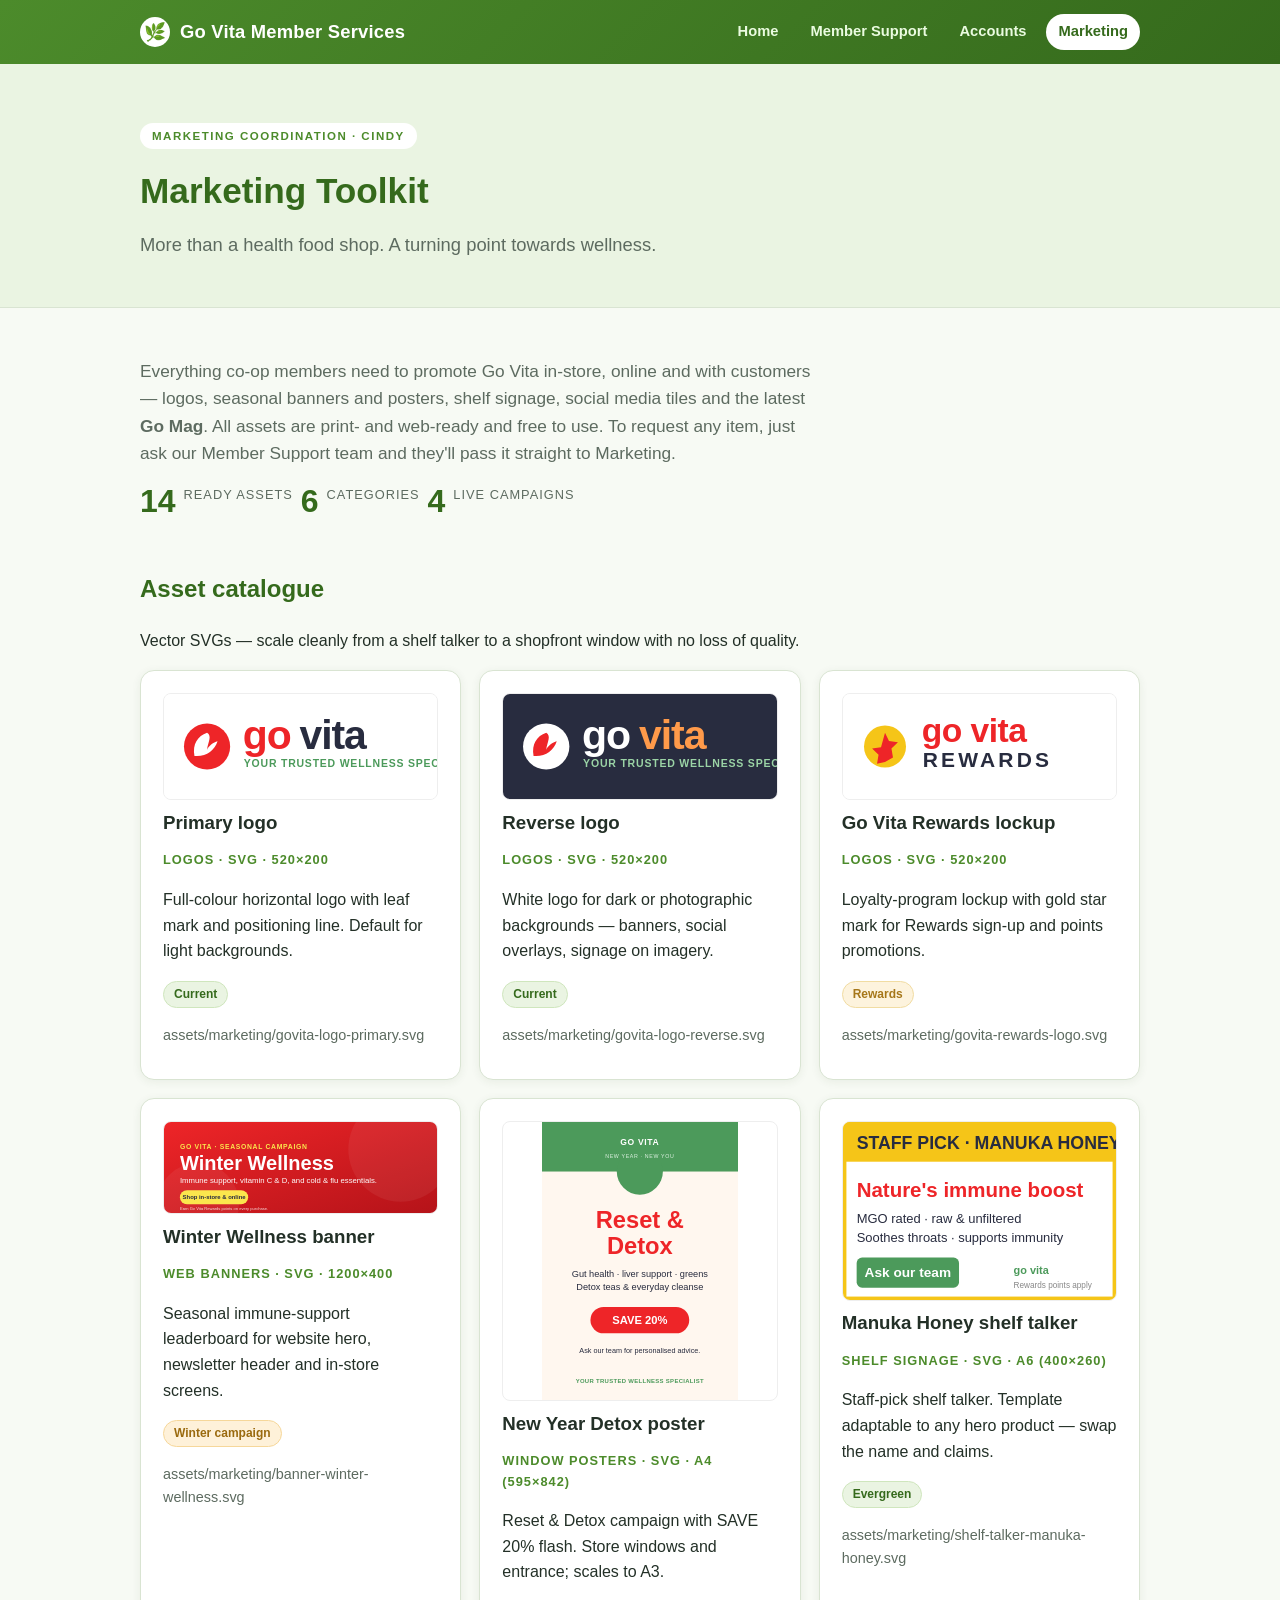
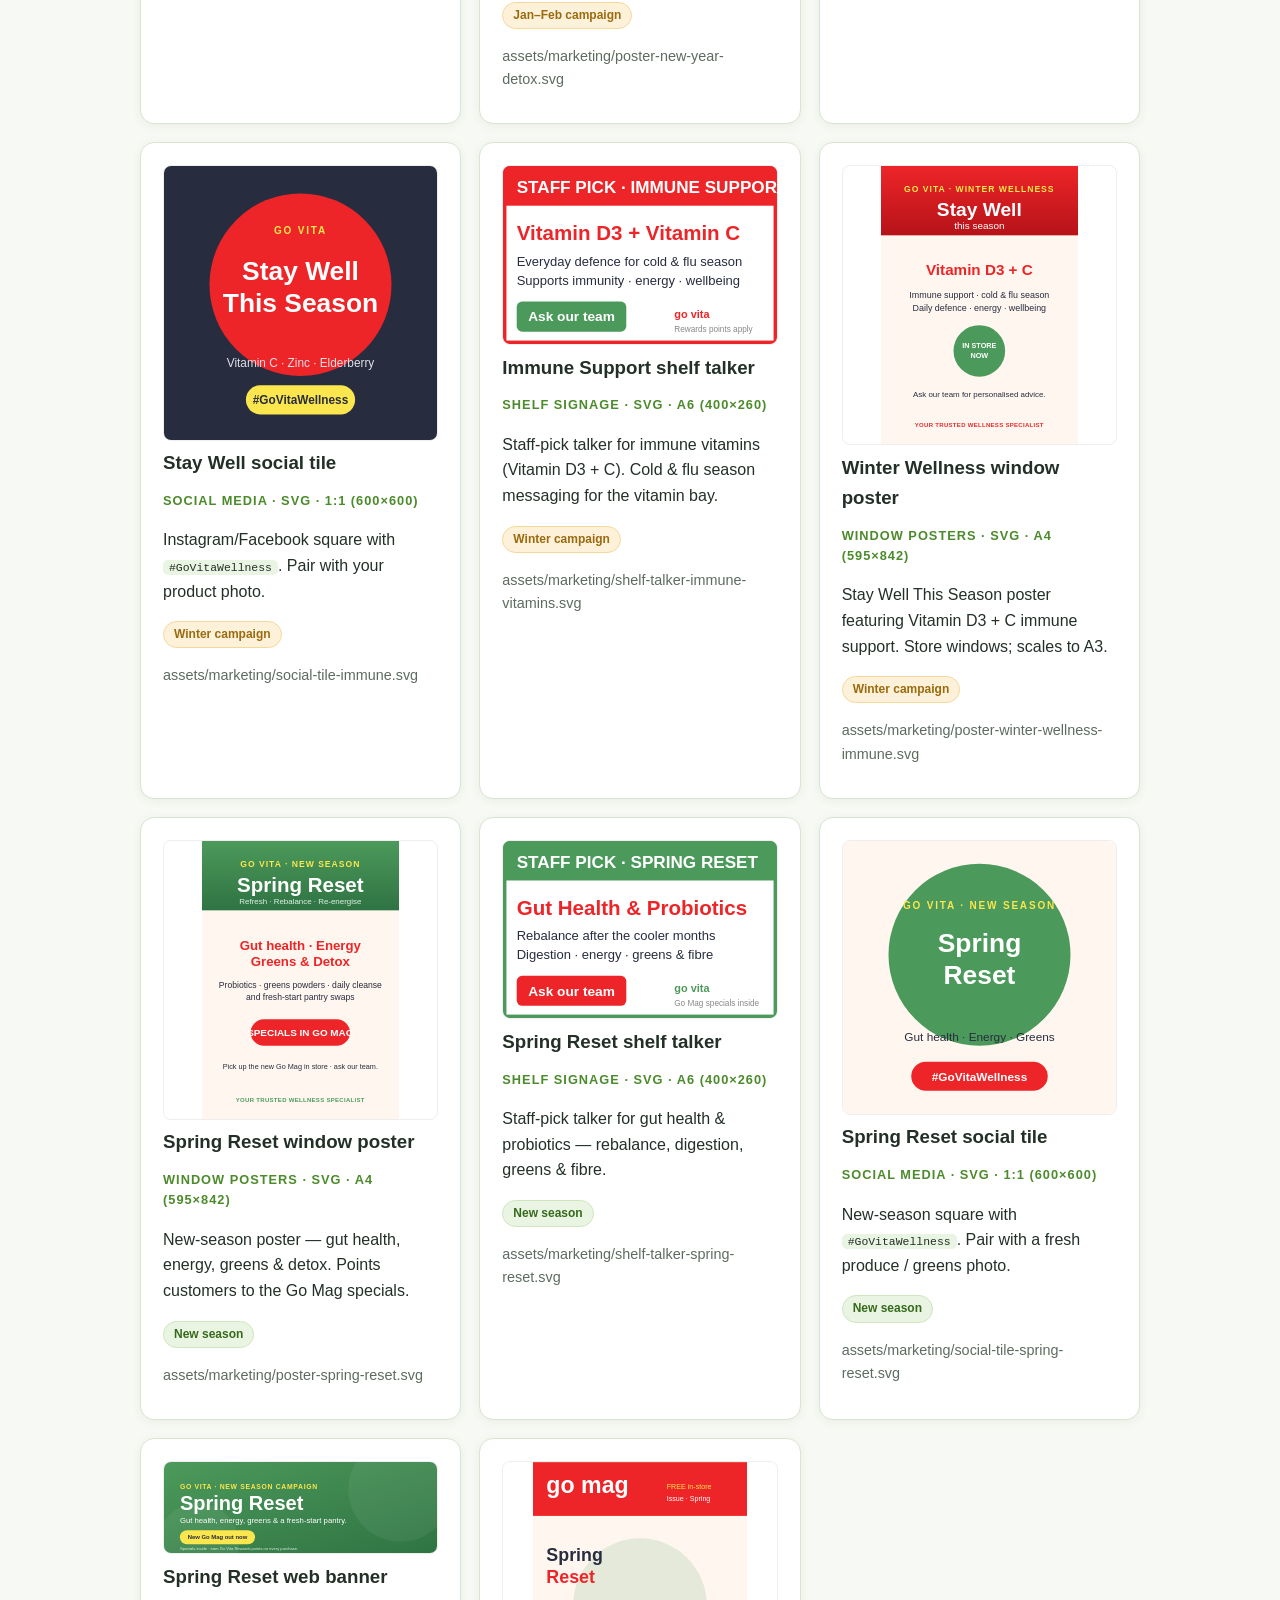
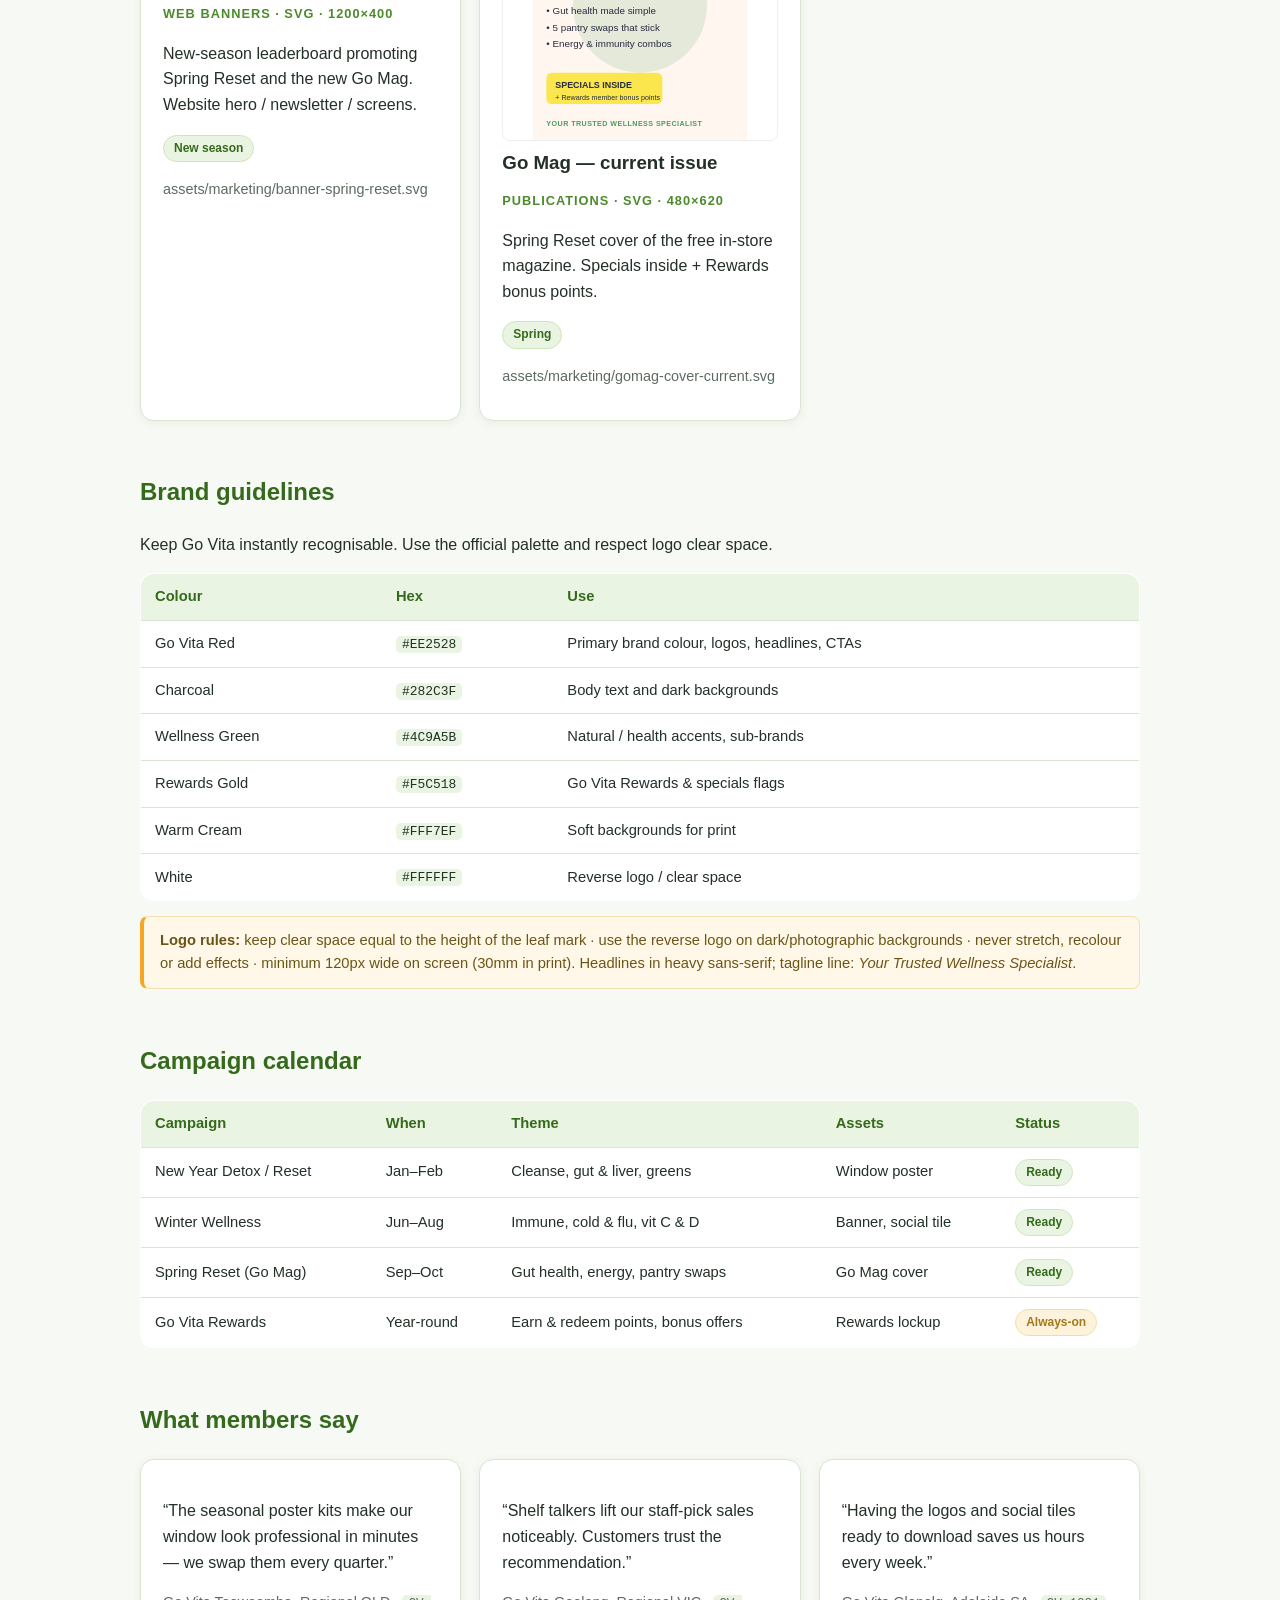
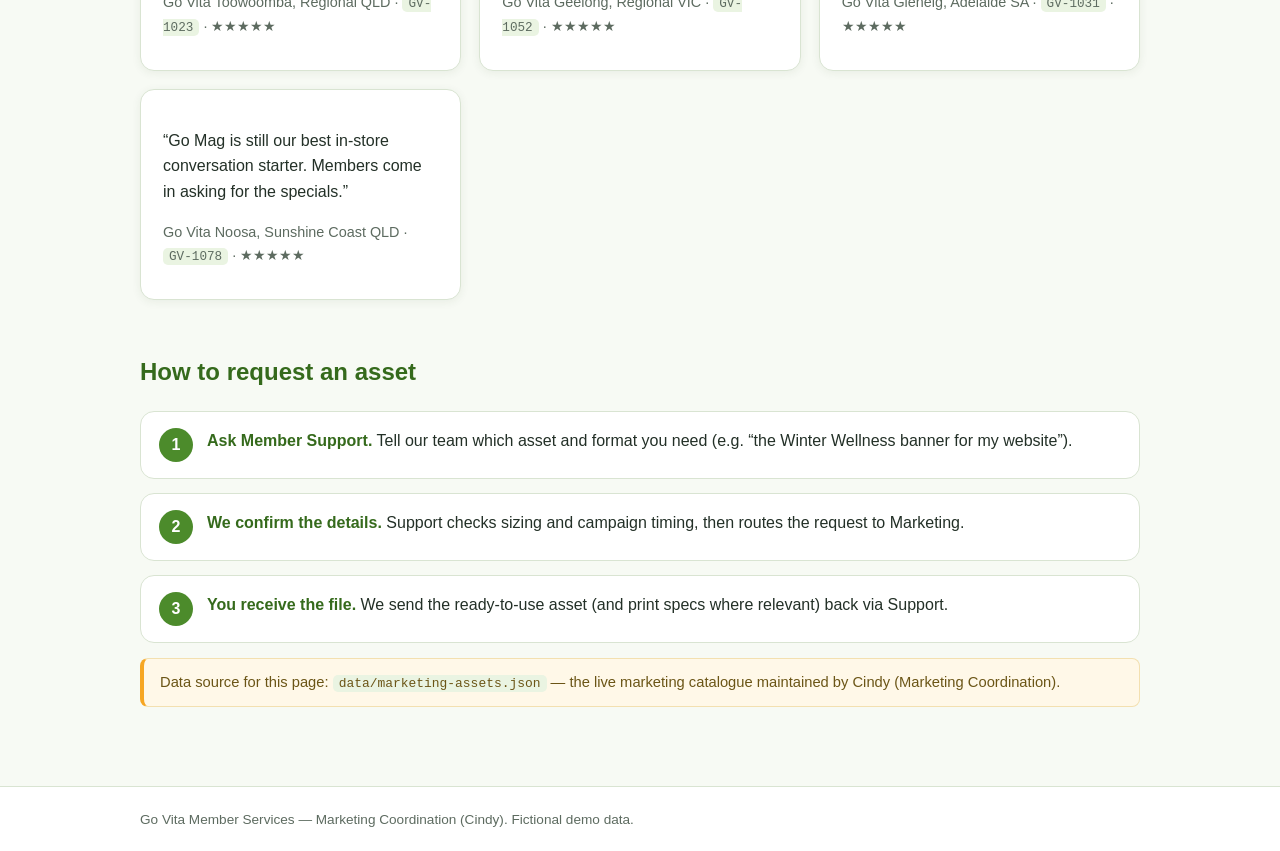
==== commit 06d11324: "Fix marketing asset count KPI (14 assets) Co-Authored-By: Claude Opus 4.8 <noreply@anthropic.com>" ====
--- a/docs/marketing.html
+++ b/docs/marketing.html
@@ -35,7 +35,7 @@
   team and they'll pass it straight to Marketing.</p>
 
   <div class="pill-row">
-    <span class="kpi">13</span><span class="kpi-label">ready assets</span>
+    <span class="kpi">14</span><span class="kpi-label">ready assets</span>
     <span class="kpi">6</span><span class="kpi-label">categories</span>
     <span class="kpi">4</span><span class="kpi-label">live campaigns</span>
   </div>
